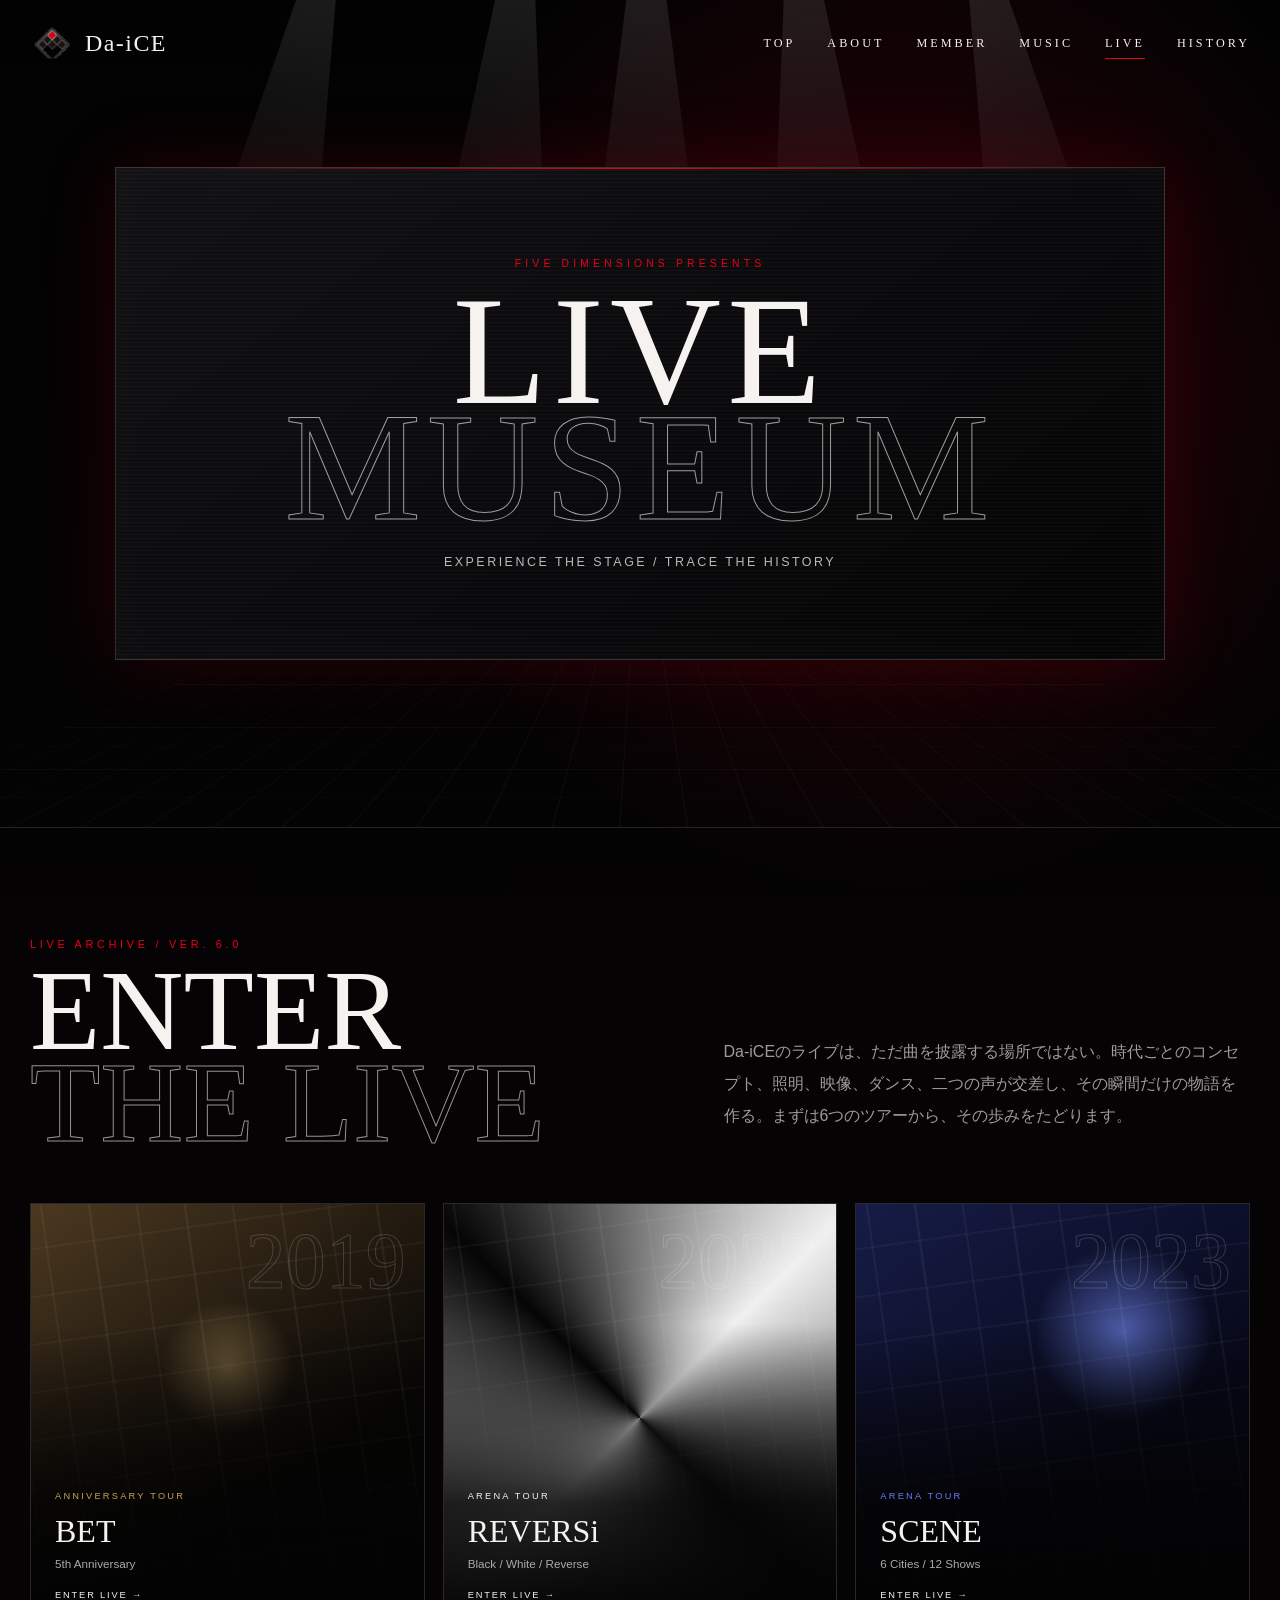
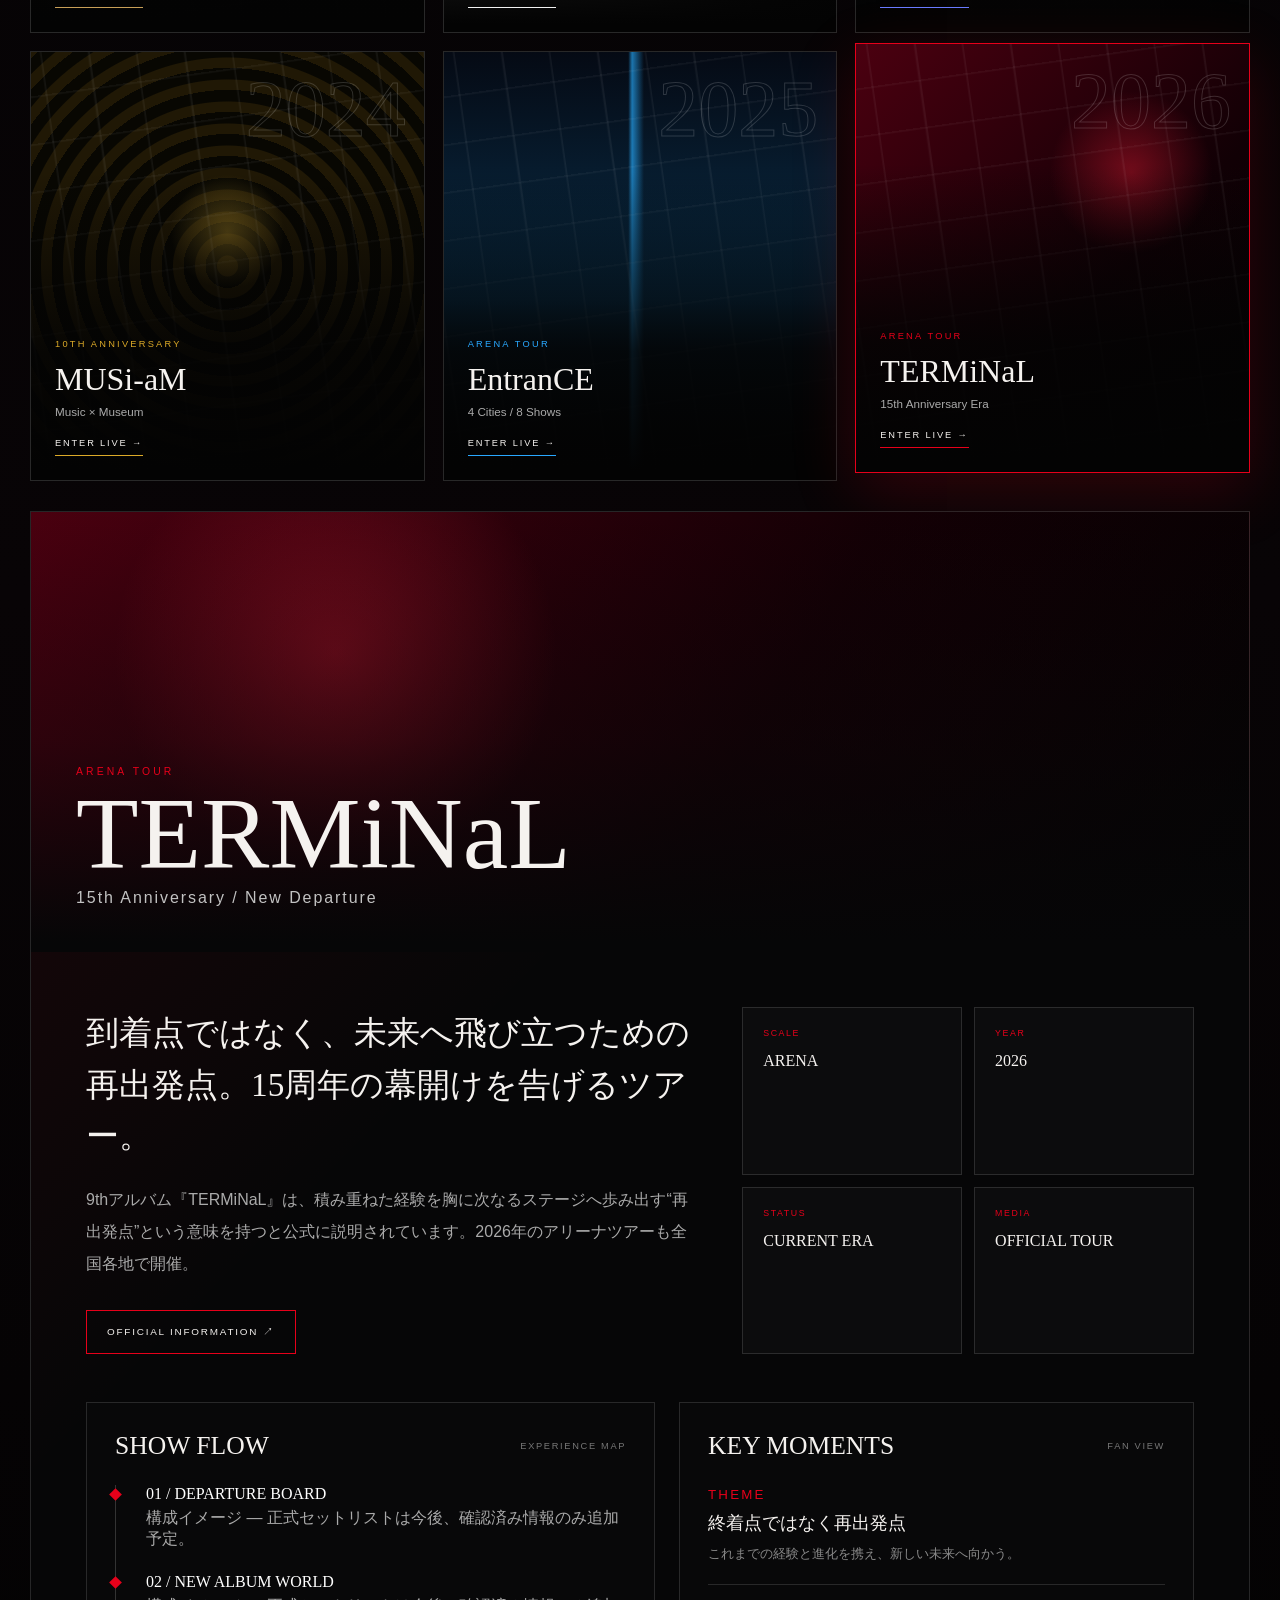
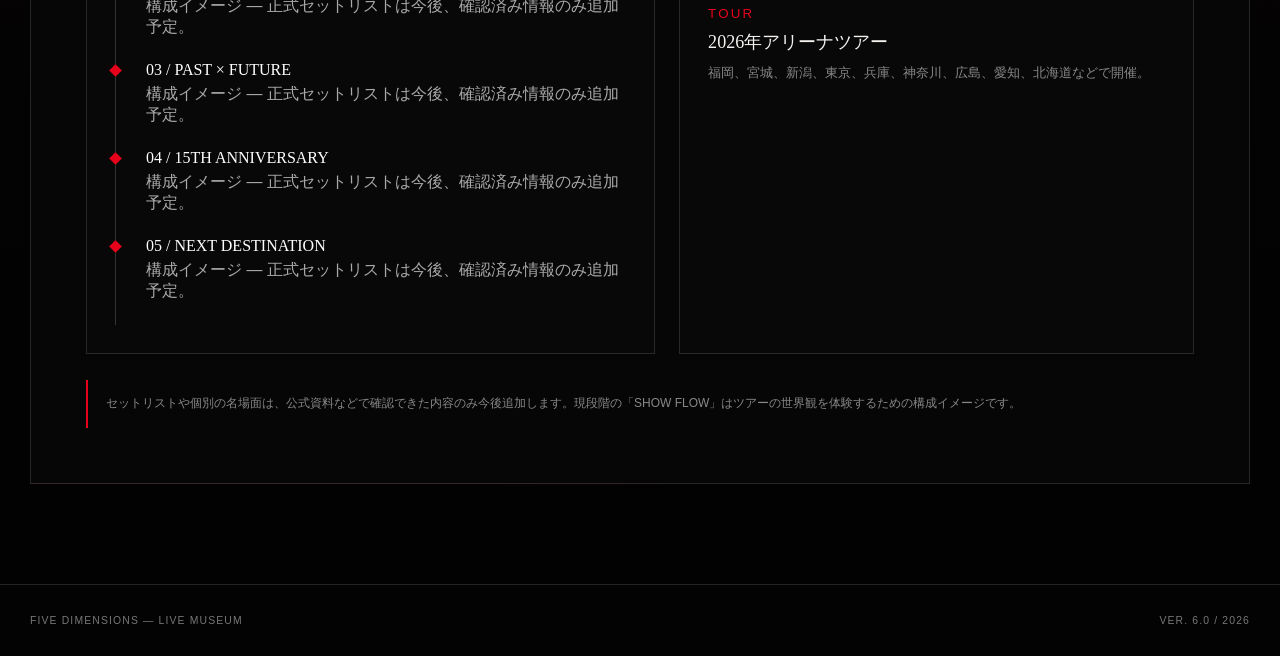
==== live/index.html @ 1aa3a67e "Add Live Museum and enhance member images" ====
<!DOCTYPE html>
<html lang="ja">
<head>
  <meta charset="UTF-8">
  <meta name="viewport" content="width=device-width, initial-scale=1.0">
  <meta name="description" content="Da-iCEのライブの歩みを体験する非公式ファンメイドLIVE MUSEUM">
  <title>LIVE MUSEUM | FIVE DIMENSIONS</title>
  <link rel="stylesheet" href="../css/base.css">
  <link rel="stylesheet" href="../css/live.css">
</head>
<body>
  <nav class="site-nav scrolled">
    <div class="container nav-inner">
      <a href="../" class="nav-brand"><img src="../assets/logos/daice-symbol.png" alt=""><span>Da-iCE</span></a>
      <div class="nav-links" id="navLinks">
        <a href="../">TOP</a><a href="../#about">ABOUT</a><a href="../members/">MEMBER</a>
        <a href="../music/">MUSIC</a><a class="active" href="./">LIVE</a><a href="../#history">HISTORY</a>
      </div>
      <button class="menu-btn" id="menuBtn" aria-label="メニュー"><span></span><span></span><span></span></button>
    </div>
  </nav>

  <main class="live-page">
    <section class="live-opening">
      <div class="opening-lights"><span class="opening-light"></span><span class="opening-light"></span><span class="opening-light"></span><span class="opening-light"></span><span class="opening-light"></span></div>
      <div class="led-screen">
        <div class="led-kicker">FIVE DIMENSIONS PRESENTS</div>
        <h1>LIVE<span>MUSEUM</span></h1>
        <div class="led-copy">EXPERIENCE THE STAGE / TRACE THE HISTORY</div>
      </div>
    </section>

    <section class="live-main">
      <div class="container">
        <header class="live-intro reveal">
          <div><div class="eyebrow">LIVE ARCHIVE / VER. 6.0</div><h2>ENTER<br><span>THE LIVE</span></h2></div>
          <p>Da-iCEのライブは、ただ曲を披露する場所ではない。時代ごとのコンセプト、照明、映像、ダンス、二つの声が交差し、その瞬間だけの物語を作る。まずは6つのツアーから、その歩みをたどります。</p>
        </header>

        <section class="tour-grid"><article class="tour-card reveal" data-tour="bet" style="--accent:#c89f57">
      <div class="tour-poster" style="--poster:radial-gradient(circle at 50% 38%,rgba(255,215,135,.32),transparent 20%),linear-gradient(145deg,#4b3820,#080705 65%)"></div><div class="tour-shade"></div>
      <div class="tour-year">2019</div>
      <div class="tour-meta"><small>ANNIVERSARY TOUR</small><h3>BET</h3><p>5th Anniversary</p><span class="enter-live">ENTER LIVE →</span></div>
    </article><article class="tour-card reveal" data-tour="reversi" style="--accent:#f1f1f1">
      <div class="tour-poster" style="--poster:conic-gradient(from 45deg,#f0f0f0,#171717,#ededed,#050505,#f0f0f0)"></div><div class="tour-shade"></div>
      <div class="tour-year">2022</div>
      <div class="tour-meta"><small>ARENA TOUR</small><h3>REVERSi</h3><p>Black / White / Reverse</p><span class="enter-live">ENTER LIVE →</span></div>
    </article><article class="tour-card reveal" data-tour="scene" style="--accent:#697aff">
      <div class="tour-poster" style="--poster:radial-gradient(circle at 68% 30%,rgba(120,145,255,.6),transparent 22%),linear-gradient(145deg,#161c46,#070819 63%)"></div><div class="tour-shade"></div>
      <div class="tour-year">2023</div>
      <div class="tour-meta"><small>ARENA TOUR</small><h3>SCENE</h3><p>6 Cities / 12 Shows</p><span class="enter-live">ENTER LIVE →</span></div>
    </article><article class="tour-card reveal" data-tour="musiam" style="--accent:#dcaa28">
      <div class="tour-poster" style="--poster:radial-gradient(circle at 50% 42%,rgba(255,205,62,.35),transparent 18%),repeating-radial-gradient(circle at 50% 50%,#201805 0 10px,#080702 11px 22px)"></div><div class="tour-shade"></div>
      <div class="tour-year">2024</div>
      <div class="tour-meta"><small>10TH ANNIVERSARY</small><h3>MUSi-aM</h3><p>Music × Museum</p><span class="enter-live">ENTER LIVE →</span></div>
    </article><article class="tour-card reveal" data-tour="entrance" style="--accent:#29a8ff">
      <div class="tour-poster" style="--poster:linear-gradient(90deg,transparent 47%,rgba(40,173,255,.65) 48%,transparent 51%),linear-gradient(#050a14,#092e49 58%,#020305)"></div><div class="tour-shade"></div>
      <div class="tour-year">2025</div>
      <div class="tour-meta"><small>ARENA TOUR</small><h3>EntranCE</h3><p>4 Cities / 8 Shows</p><span class="enter-live">ENTER LIVE →</span></div>
    </article><article class="tour-card reveal" data-tour="terminal" style="--accent:#e6001a">
      <div class="tour-poster" style="--poster:radial-gradient(circle at 70% 30%,rgba(255,30,58,.38),transparent 20%),linear-gradient(135deg,#4b0010,#110005 60%,#020202)"></div><div class="tour-shade"></div>
      <div class="tour-year">2026</div>
      <div class="tour-meta"><small>ARENA TOUR</small><h3>TERMiNaL</h3><p>15th Anniversary Era</p><span class="enter-live">ENTER LIVE →</span></div>
    </article></section>

        <section class="live-detail reveal" id="liveDetail">
          <div class="detail-hero">
            <div class="detail-heading"><small id="detailType"></small><h3 id="detailTitle"></h3><p id="detailSubtitle"></p></div>
          </div>
          <div class="detail-body">
            <div class="detail-summary">
              <div><p class="detail-story" id="detailStory"></p><p class="detail-copy" id="detailCopy"></p><a class="official-link" id="officialTour" href="#" target="_blank" rel="noopener">OFFICIAL INFORMATION ↗</a></div>
              <div class="fact-grid">
                <div class="fact-box"><small>SCALE</small><strong id="factScale"></strong></div>
                <div class="fact-box"><small>YEAR</small><strong id="factPeriod"></strong></div>
                <div class="fact-box"><small>STATUS</small><strong id="factStatus"></strong></div>
                <div class="fact-box"><small>MEDIA</small><strong id="factMedia"></strong></div>
              </div>
            </div>
            <div class="experience-grid">
              <div class="setlist-panel"><div class="panel-title"><h4>SHOW FLOW</h4><span>EXPERIENCE MAP</span></div><ol class="setlist-flow" id="setlistFlow"></ol></div>
              <div class="moments-panel"><div class="panel-title"><h4>KEY MOMENTS</h4><span>FAN VIEW</span></div><div id="momentsList"></div></div>
            </div>
            <div class="live-note">セットリストや個別の名場面は、公式資料などで確認できた内容のみ今後追加します。現段階の「SHOW FLOW」はツアーの世界観を体験するための構成イメージです。</div>
          </div>
        </section>
      </div>
    </section>
  </main>

  <footer><div class="container footer-inner"><span>FIVE DIMENSIONS — LIVE MUSEUM</span><span>VER. 6.0 / 2026</span></div></footer>
  <script src="../js/main.js"></script><script src="../js/live.js"></script>
</body>
</html>
---- css/base.css ----
:root{
  --bg:#030303;
  --panel:#0b0b0c;
  --panel-2:#111113;
  --text:#f5f2ef;
  --muted:#9f9b98;
  --line:rgba(255,255,255,.13);
  --red:#e6001a;
  --red-soft:rgba(230,0,26,.24);
  --serif:"Times New Roman","Yu Mincho","Hiragino Mincho ProN",serif;
  --sans:Inter,"Helvetica Neue","Noto Sans JP",Arial,sans-serif;
}
*{box-sizing:border-box}
html{scroll-behavior:smooth}
body{
  margin:0;
  background:var(--bg);
  color:var(--text);
  font-family:var(--sans);
  overflow-x:hidden;
}
body.lock{overflow:hidden}
a{color:inherit;text-decoration:none}
button,input{font:inherit}
button{color:inherit}
img{display:block;max-width:100%}
::selection{background:var(--red);color:#fff}
.container{width:min(1220px,calc(100% - 42px));margin:auto}
.section{padding:110px 0;position:relative}
.eyebrow{font-size:.68rem;letter-spacing:.34em;color:var(--red);text-transform:uppercase}
.section-title{
  font-family:var(--serif);
  font-size:clamp(2.8rem,7vw,6.4rem);
  font-weight:400;line-height:.9;letter-spacing:.07em;margin:15px 0 0
}
.section-head{display:flex;align-items:end;justify-content:space-between;gap:45px;margin-bottom:48px}
.lead{max-width:560px;color:var(--muted);line-height:2;font-size:.94rem}
.reveal{opacity:0;transform:translateY(34px);transition:opacity .85s,transform .85s}
.reveal.show{opacity:1;transform:none}

/* Navigation */
.site-nav{
  position:fixed;top:0;left:0;right:0;z-index:100;
  border-bottom:1px solid transparent;transition:.3s;
}
.site-nav.scrolled{
  background:rgba(2,2,2,.9);backdrop-filter:blur(15px);
  border-color:var(--line);
}
.nav-inner{height:86px;display:flex;align-items:center;justify-content:space-between}
.nav-brand{display:flex;align-items:center;gap:12px}
.nav-brand img{width:43px;height:43px;object-fit:contain}
.nav-brand span{font-family:var(--serif);font-size:1.5rem;letter-spacing:.06em}
.nav-links{display:flex;align-items:center;gap:32px}
.nav-links a{
  font-family:var(--serif);font-size:.76rem;letter-spacing:.25em;
  position:relative;padding:8px 0;
}
.nav-links a::after{
  content:"";position:absolute;left:0;bottom:0;width:0;height:1px;
  background:var(--red);transition:.25s;
}
.nav-links a:hover::after,.nav-links a.active::after{width:100%}
.menu-btn{display:none;background:none;border:0;width:40px;height:40px;position:relative;cursor:pointer}
.menu-btn span{position:absolute;left:7px;width:26px;height:1px;background:#fff;transition:.3s}
.menu-btn span:nth-child(1){top:13px}.menu-btn span:nth-child(2){top:20px}.menu-btn span:nth-child(3){top:27px}
.menu-btn.open span:nth-child(1){transform:translateY(7px) rotate(45deg)}
.menu-btn.open span:nth-child(2){opacity:0}
.menu-btn.open span:nth-child(3){transform:translateY(-7px) rotate(-45deg)}

footer{padding:30px 0;border-top:1px solid var(--line);font-size:.65rem;color:#777;letter-spacing:.11em}
.footer-inner{display:flex;justify-content:space-between;gap:20px}

@media(max-width:820px){
  .section-head{align-items:flex-start;flex-direction:column}
}
@media(max-width:720px){
  .container{width:min(100% - 24px,1220px)}
  .section{padding:84px 0}
  .nav-links{
    position:fixed;inset:86px 0 auto 0;background:rgba(2,2,2,.98);
    border-bottom:1px solid var(--line);display:flex;flex-direction:column;
    gap:0;transform:translateY(-130%);transition:.35s;
  }
  .nav-links.open{transform:none}
  .nav-links a{width:100%;padding:22px;text-align:center;border-top:1px solid var(--line)}
  .menu-btn{display:block}
  .footer-inner{flex-direction:column}
}
---- css/live.css ----
.live-page{
  --live-accent:#e6001a;
  min-height:100svh;
  padding:0 0 100px;
  background:
    radial-gradient(circle at 70% 10%,color-mix(in srgb,var(--live-accent) 18%,transparent),transparent 32rem),
    linear-gradient(#020203,#080406 58%,#020202);
}
.live-opening{
  min-height:92svh;
  position:relative;
  display:grid;
  place-items:center;
  overflow:hidden;
  border-bottom:1px solid var(--line);
}
.live-opening::before{
  content:"";
  position:absolute;inset:0;
  background:
    linear-gradient(rgba(255,255,255,.035) 1px,transparent 1px),
    linear-gradient(90deg,rgba(255,255,255,.035) 1px,transparent 1px);
  background-size:52px 52px;
  transform:perspective(500px) rotateX(57deg) scale(1.3);
  transform-origin:center bottom;
  mask-image:linear-gradient(to bottom,transparent,#000 40%,#000);
}
.led-screen{
  position:relative;z-index:3;
  width:min(1050px,86vw);
  padding:clamp(45px,8vw,90px) 28px;
  text-align:center;
  border:1px solid rgba(255,255,255,.16);
  background:
    repeating-linear-gradient(0deg,rgba(255,255,255,.026) 0 1px,transparent 1px 4px),
    linear-gradient(145deg,#111114,#040405);
  box-shadow:0 0 70px rgba(230,0,26,.16),inset 0 0 65px rgba(255,255,255,.025);
}
.led-screen::before{
  content:"";position:absolute;inset:-1px;
  background:linear-gradient(90deg,transparent,var(--live-accent),transparent);
  height:1px;top:0;
  animation:scanline 3.5s ease-in-out infinite;
}
@keyframes scanline{50%{transform:translateY(min(330px,38vw));opacity:.25}}
.led-kicker{color:var(--live-accent);font-size:.65rem;letter-spacing:.4em}
.led-screen h1{
  margin:25px 0 12px;
  font-family:var(--serif);
  font-size:clamp(4.2rem,12vw,10.8rem);
  line-height:.75;font-weight:400;letter-spacing:.04em;
}
.led-screen h1 span{display:block;color:transparent;-webkit-text-stroke:1px rgba(255,255,255,.6)}
.led-copy{color:#bcb8b5;letter-spacing:.2em;font-size:.78rem;margin-top:30px}
.opening-lights{position:absolute;inset:0;pointer-events:none}
.opening-light{
  position:absolute;top:-10%;width:15%;height:82%;
  background:linear-gradient(to bottom,rgba(255,255,255,.28),rgba(255,255,255,.035) 45%,transparent);
  clip-path:polygon(45% 0,55% 0,100% 100%,0 100%);
  filter:blur(5px);opacity:.48;
}
.opening-light:nth-child(1){left:13%;transform:rotate(12deg)}
.opening-light:nth-child(2){left:31%;transform:rotate(5deg)}
.opening-light:nth-child(3){left:43%}
.opening-light:nth-child(4){left:57%;transform:rotate(-5deg)}
.opening-light:nth-child(5){left:74%;transform:rotate(-12deg)}
.live-main{padding-top:110px}
.live-intro{
  display:grid;grid-template-columns:1.1fr .9fr;gap:50px;align-items:end;margin-bottom:55px;
}
.live-intro h2{
  margin:14px 0 0;font-family:var(--serif);
  font-size:clamp(3.8rem,9vw,8.3rem);font-weight:400;line-height:.8;
}
.live-intro h2 span{display:block;color:transparent;-webkit-text-stroke:1px rgba(255,255,255,.58)}
.live-intro p{color:var(--muted);line-height:2}
.tour-grid{
  display:grid;grid-template-columns:repeat(3,1fr);gap:18px;
}
.tour-card{
  --accent:#e6001a;
  min-height:430px;position:relative;overflow:hidden;
  border:1px solid var(--line);background:#080808;
  cursor:pointer;transition:.38s;
}
.tour-card:hover,.tour-card.active{
  transform:translateY(-8px);
  border-color:var(--accent);
  box-shadow:0 18px 60px color-mix(in srgb,var(--accent) 18%,transparent);
}
.tour-poster{position:absolute;inset:0;background:var(--poster);transition:.5s}
.tour-poster::before{
  content:"";position:absolute;inset:-20%;
  background:
    repeating-linear-gradient(90deg,transparent 0 36px,rgba(255,255,255,.055) 37px 38px),
    repeating-linear-gradient(0deg,transparent 0 36px,rgba(255,255,255,.04) 37px 38px);
  transform:rotate(-8deg) scale(1.25);
}
.tour-card:hover .tour-poster{transform:scale(1.055)}
.tour-shade{position:absolute;inset:0;background:linear-gradient(to top,#030303 2%,rgba(3,3,3,.86) 30%,transparent 72%)}
.tour-year{
  position:absolute;right:18px;top:12px;
  font-family:var(--serif);font-size:5rem;color:transparent;
  -webkit-text-stroke:1px rgba(255,255,255,.16);
}
.tour-meta{position:absolute;left:24px;right:24px;bottom:24px;z-index:2}
.tour-meta small{color:var(--accent);font-size:.58rem;letter-spacing:.24em}
.tour-meta h3{font-family:var(--serif);font-size:2rem;font-weight:400;margin:10px 0 5px}
.tour-meta p{color:#aaa;font-size:.73rem;line-height:1.6;margin:0}
.enter-live{
  display:inline-block;margin-top:17px;padding-bottom:7px;border-bottom:1px solid var(--accent);
  font-size:.58rem;letter-spacing:.2em;
}
.live-detail{
  --accent:#e6001a;
  margin-top:30px;
  border:1px solid var(--line);
  background:
    linear-gradient(135deg,color-mix(in srgb,var(--accent) 10%,transparent),transparent 35%),
    #060607;
  overflow:hidden;
}
.detail-hero{
  min-height:440px;position:relative;display:flex;align-items:flex-end;padding:45px;
  background:var(--detail-poster);
}
.detail-hero::after{content:"";position:absolute;inset:0;background:linear-gradient(to top,#060607 2%,rgba(6,6,7,.45) 48%,rgba(0,0,0,.15))}
.detail-heading{position:relative;z-index:2}
.detail-heading small{color:var(--accent);font-size:.65rem;letter-spacing:.3em}
.detail-heading h3{font-family:var(--serif);font-size:clamp(3rem,8vw,7.2rem);font-weight:400;line-height:.82;margin:13px 0}
.detail-heading p{margin:0;color:#c2c2c2;letter-spacing:.12em}
.detail-body{padding:55px}
.detail-summary{display:grid;grid-template-columns:1.15fr .85fr;gap:45px}
.detail-story{font-family:var(--serif);font-size:clamp(1.35rem,2.6vw,2.25rem);line-height:1.55;margin:0}
.detail-copy{color:#aaa;line-height:2;margin:22px 0 0}
.fact-grid{display:grid;grid-template-columns:repeat(2,1fr);gap:12px}
.fact-box{border:1px solid var(--line);padding:20px;background:rgba(255,255,255,.025)}
.fact-box small{display:block;color:var(--accent);font-size:.55rem;letter-spacing:.18em;margin-bottom:11px}
.fact-box strong{font-family:var(--serif);font-weight:400;line-height:1.55}
.experience-grid{display:grid;grid-template-columns:1.05fr .95fr;gap:24px;margin-top:48px}
.setlist-panel,.moments-panel{border:1px solid var(--line);padding:28px;background:#080809}
.panel-title{display:flex;justify-content:space-between;align-items:center;gap:20px;margin-bottom:24px}
.panel-title h4{font-family:var(--serif);font-size:1.6rem;font-weight:400;margin:0}
.panel-title span{color:#777;font-size:.58rem;letter-spacing:.18em}
.setlist-flow{list-style:none;padding:0;margin:0;border-left:1px solid #333}
.setlist-flow li{position:relative;padding:0 0 23px 30px;color:#aaa}
.setlist-flow li::before{content:"";position:absolute;left:-5px;top:5px;width:9px;height:9px;background:var(--accent);transform:rotate(45deg)}
.setlist-flow strong{display:block;color:#fff;font-family:var(--serif);font-weight:400;margin-bottom:5px}
.moment{border-top:1px solid var(--line);padding:19px 0}
.moment:first-of-type{border-top:0;padding-top:0}
.moment small{color:var(--accent);letter-spacing:.16em}
.moment h5{font-family:var(--serif);font-size:1.13rem;font-weight:400;margin:8px 0}
.moment p{color:#888;line-height:1.75;font-size:.8rem;margin:0}
.official-link{
  display:inline-flex;margin-top:30px;padding:14px 20px;
  border:1px solid var(--accent);font-size:.62rem;letter-spacing:.18em;transition:.25s;
}
.official-link:hover{background:var(--accent)}
.live-note{
  margin-top:26px;border-left:2px solid var(--red);padding:13px 18px;color:#888;font-size:.75rem;line-height:1.8;
}
@media(max-width:1000px){
  .tour-grid{grid-template-columns:repeat(2,1fr)}
  .live-intro,.detail-summary,.experience-grid{grid-template-columns:1fr}
}
@media(max-width:650px){
  .tour-grid{grid-template-columns:1fr}
  .detail-hero{min-height:360px;padding:27px}
  .detail-body{padding:32px 22px}
  .fact-grid{grid-template-columns:1fr}
  .led-screen{width:92vw}
}
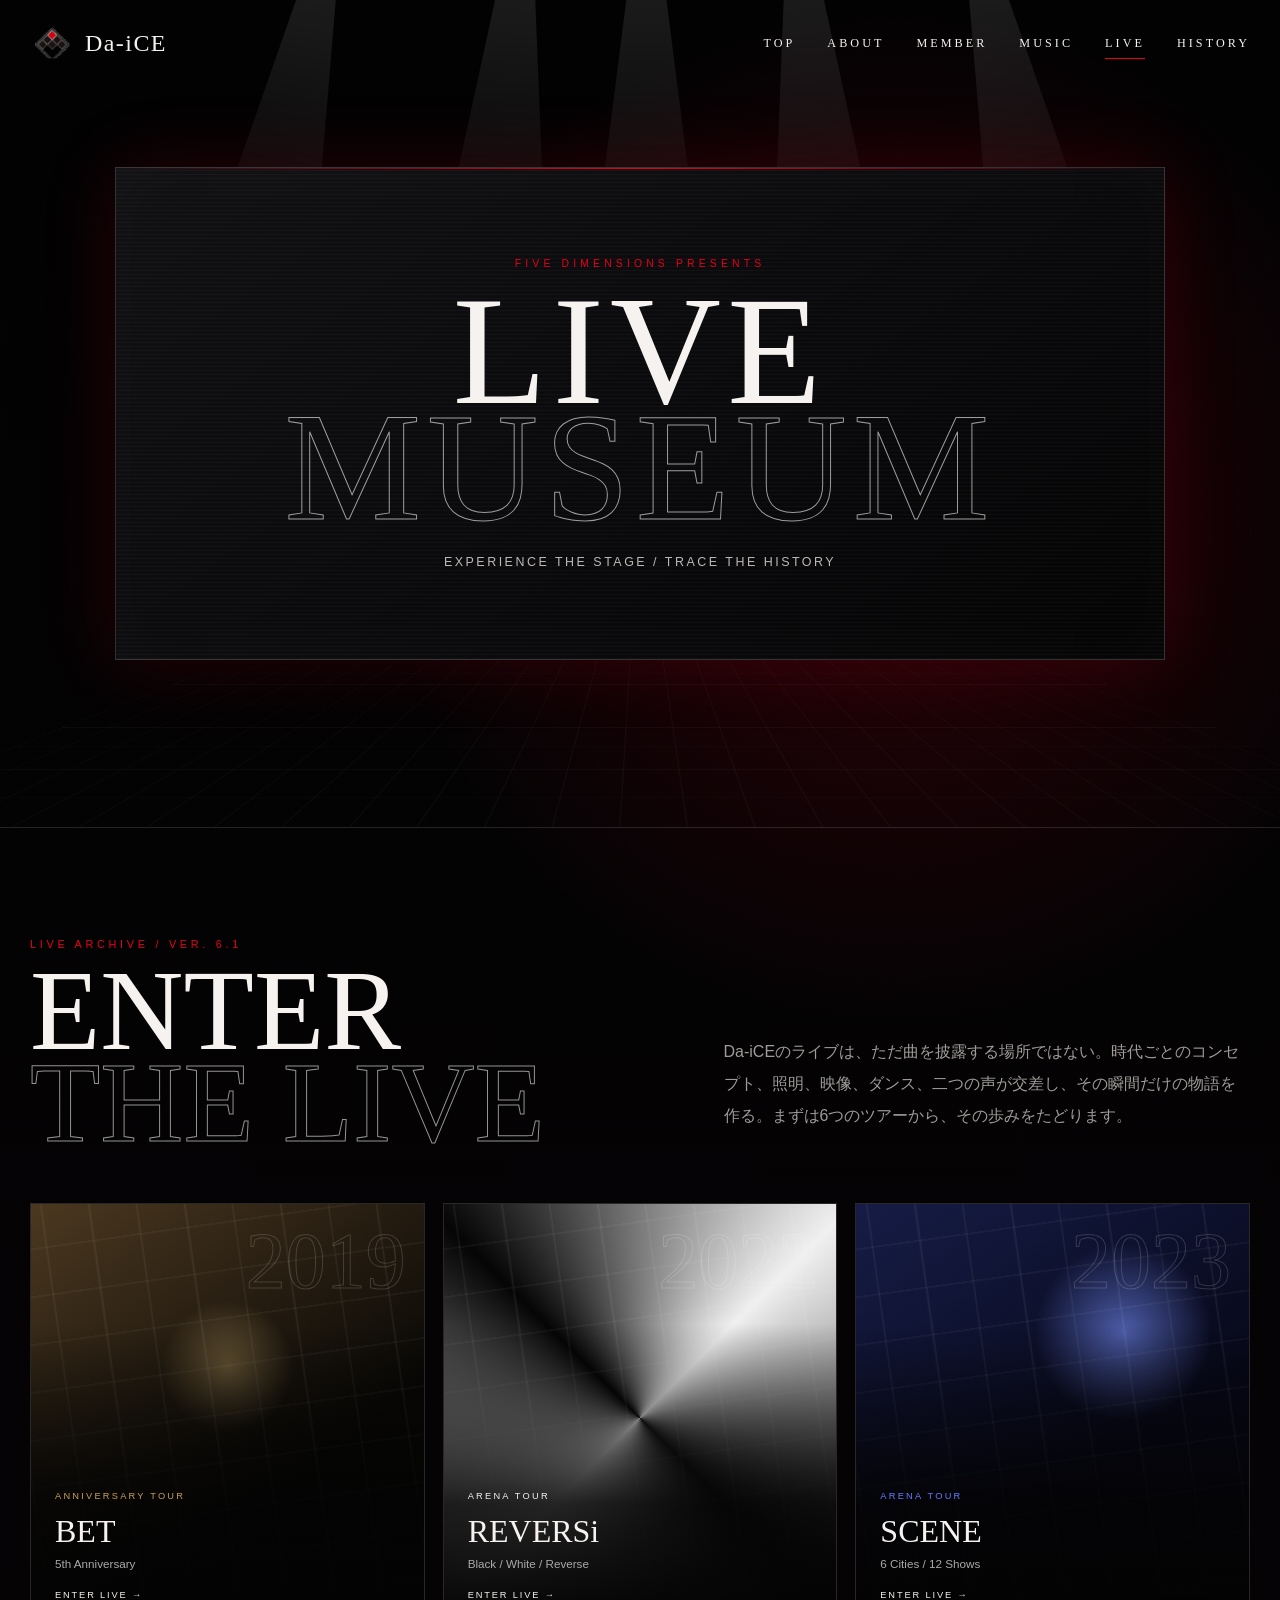
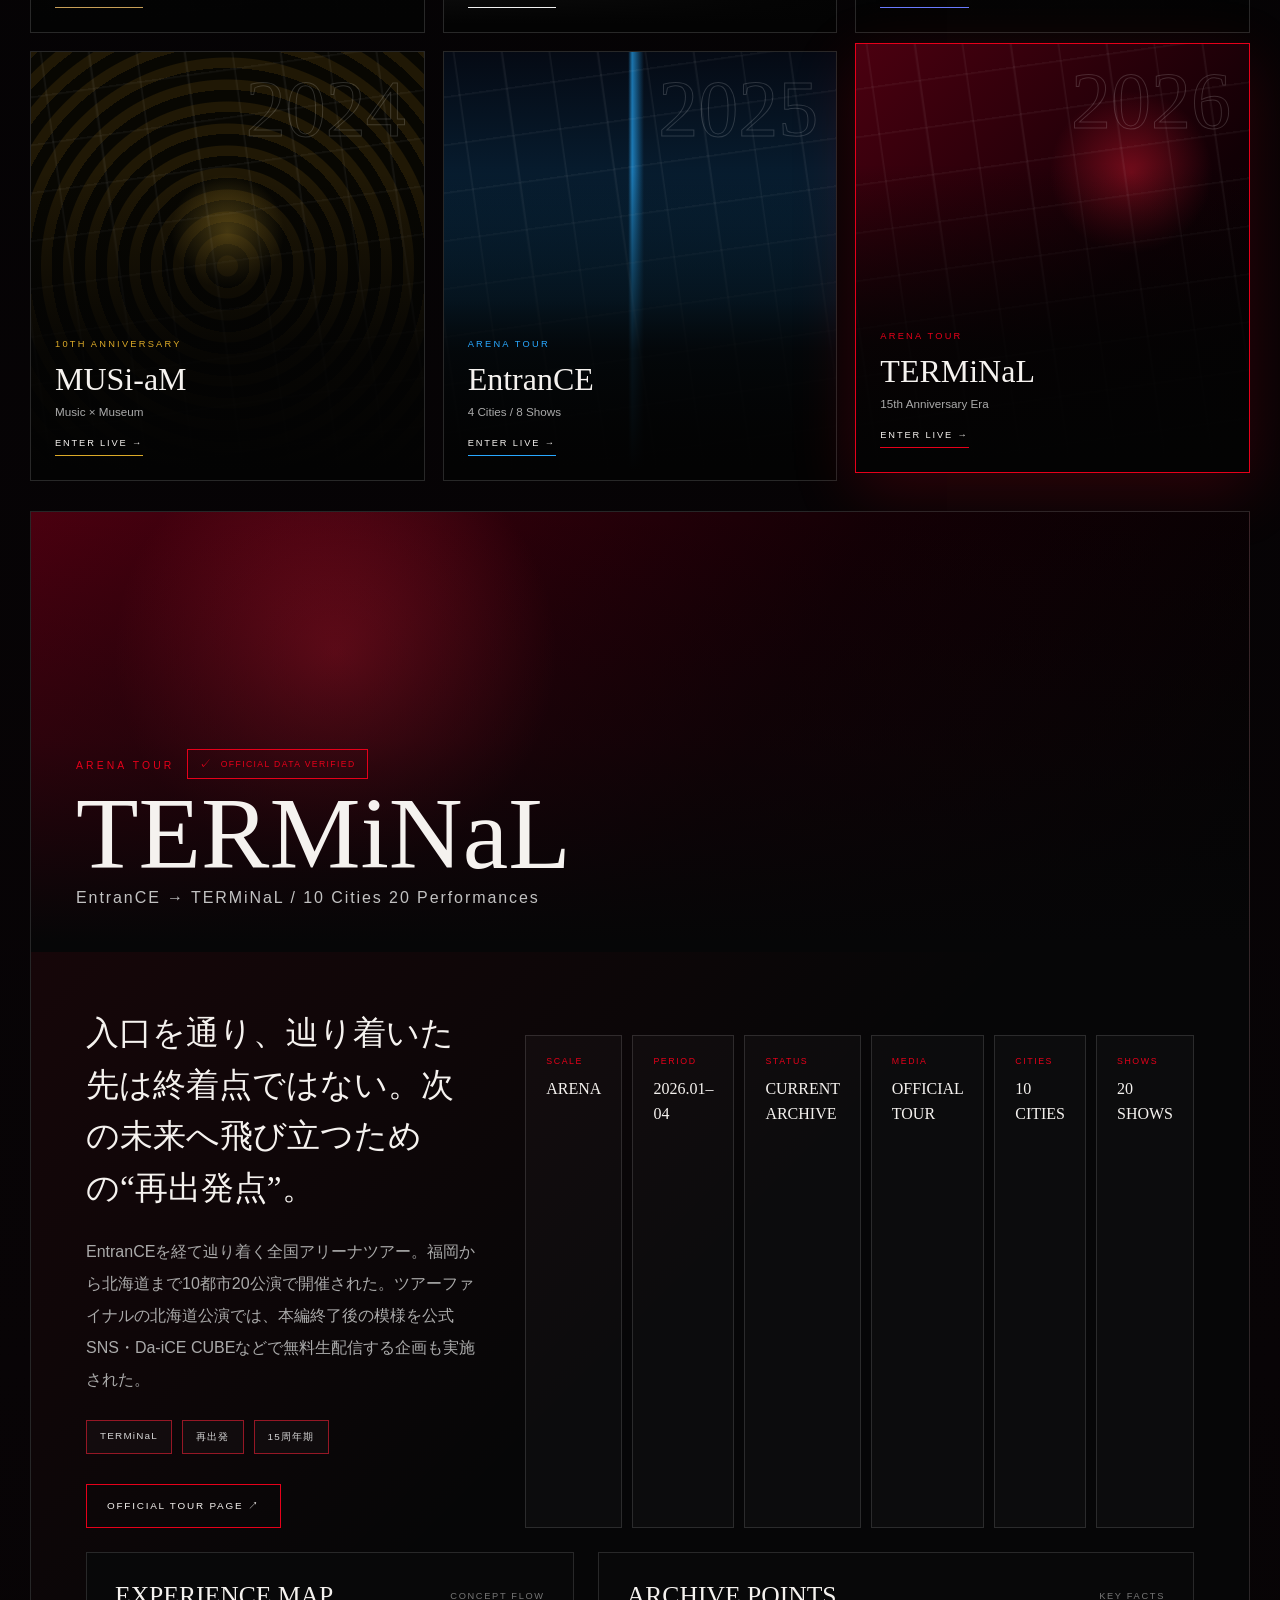
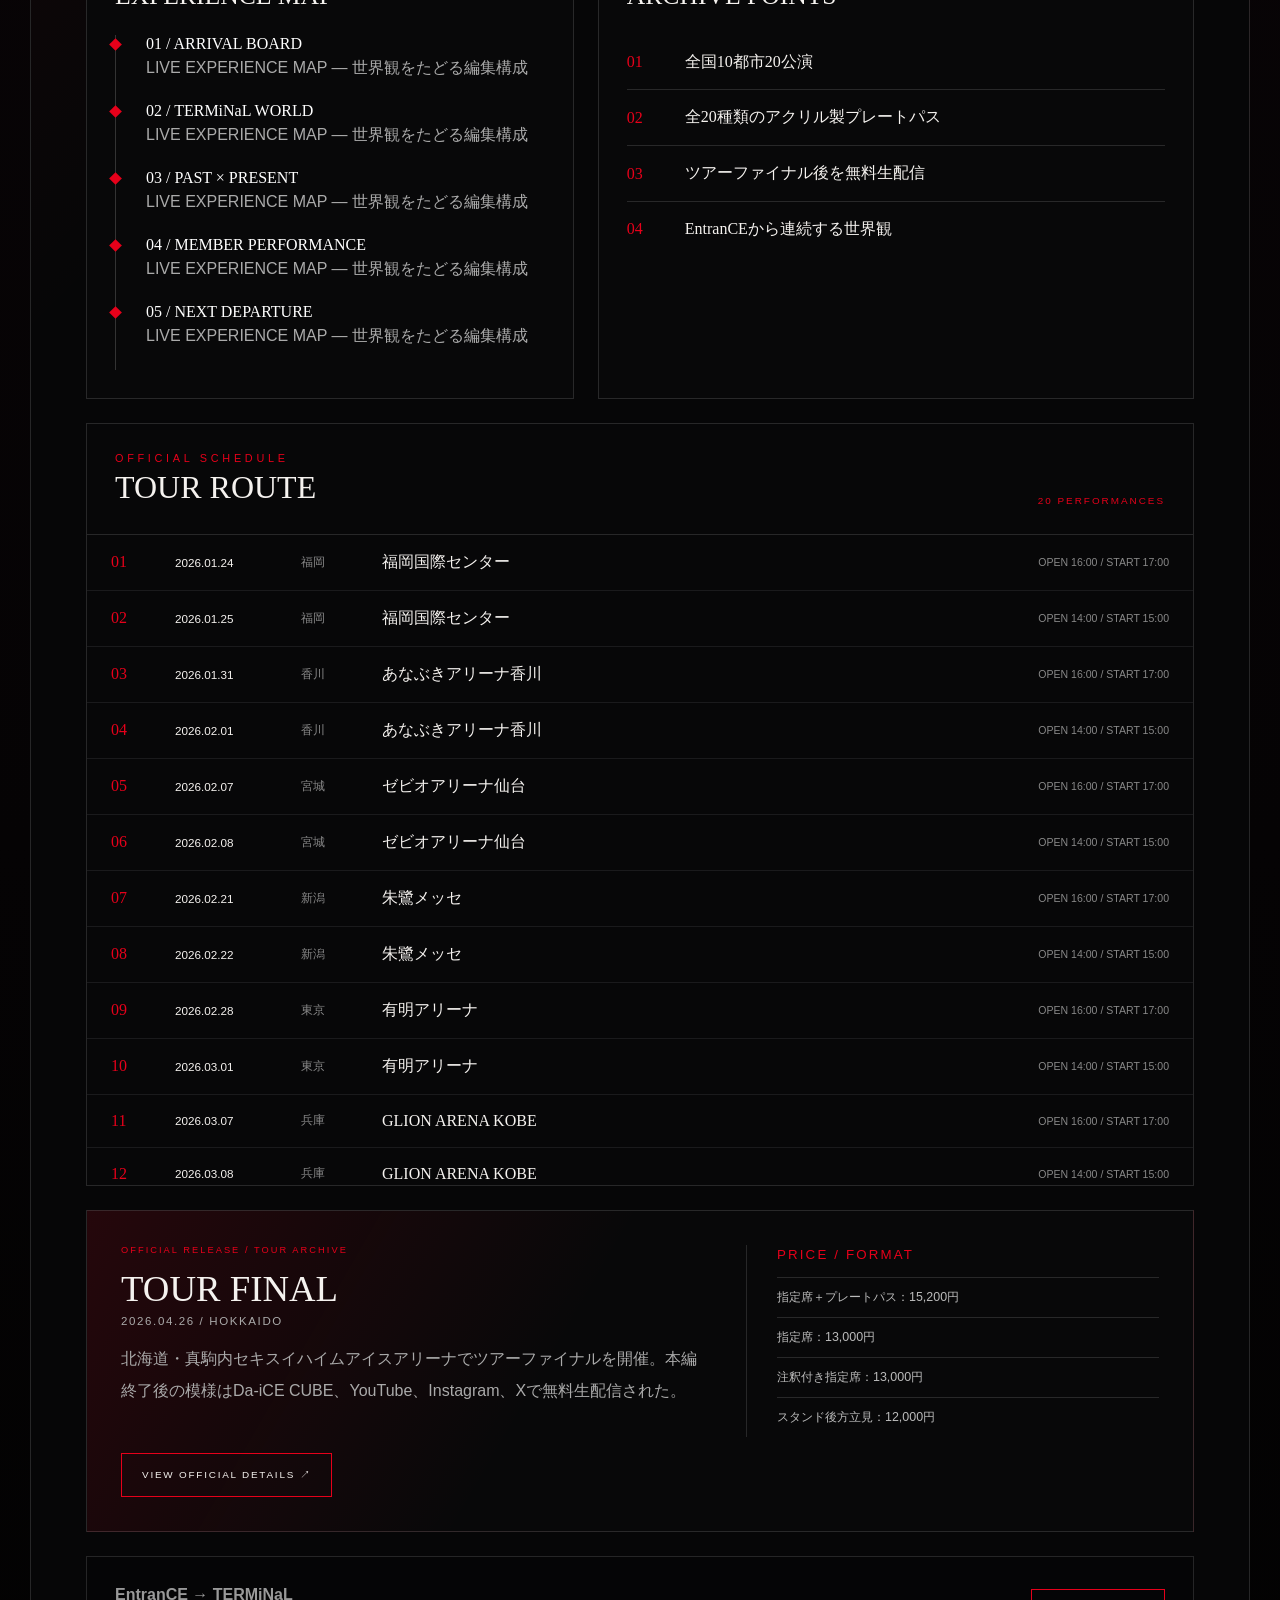
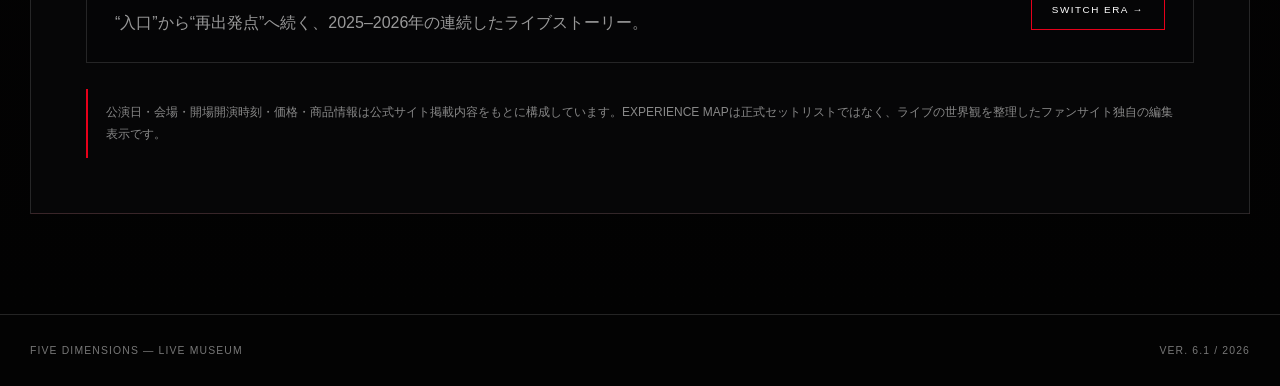
==== commit 09e582e3: "Deepen Live Museum with official tour data" ====
--- a/live/index.html
+++ b/live/index.html
@@ -33,7 +33,7 @@
     <section class="live-main">
       <div class="container">
         <header class="live-intro reveal">
-          <div><div class="eyebrow">LIVE ARCHIVE / VER. 6.0</div><h2>ENTER<br><span>THE LIVE</span></h2></div>
+          <div><div class="eyebrow">LIVE ARCHIVE / VER. 6.1</div><h2>ENTER<br><span>THE LIVE</span></h2></div>
           <p>Da-iCEのライブは、ただ曲を披露する場所ではない。時代ごとのコンセプト、照明、映像、ダンス、二つの声が交差し、その瞬間だけの物語を作る。まずは6つのツアーから、その歩みをたどります。</p>
         </header>
 
@@ -64,31 +64,21 @@
     </article></section>
 
         <section class="live-detail reveal" id="liveDetail">
-          <div class="detail-hero">
-            <div class="detail-heading"><small id="detailType"></small><h3 id="detailTitle"></h3><p id="detailSubtitle"></p></div>
-          </div>
-          <div class="detail-body">
-            <div class="detail-summary">
-              <div><p class="detail-story" id="detailStory"></p><p class="detail-copy" id="detailCopy"></p><a class="official-link" id="officialTour" href="#" target="_blank" rel="noopener">OFFICIAL INFORMATION ↗</a></div>
-              <div class="fact-grid">
-                <div class="fact-box"><small>SCALE</small><strong id="factScale"></strong></div>
-                <div class="fact-box"><small>YEAR</small><strong id="factPeriod"></strong></div>
-                <div class="fact-box"><small>STATUS</small><strong id="factStatus"></strong></div>
-                <div class="fact-box"><small>MEDIA</small><strong id="factMedia"></strong></div>
-              </div>
-            </div>
-            <div class="experience-grid">
-              <div class="setlist-panel"><div class="panel-title"><h4>SHOW FLOW</h4><span>EXPERIENCE MAP</span></div><ol class="setlist-flow" id="setlistFlow"></ol></div>
-              <div class="moments-panel"><div class="panel-title"><h4>KEY MOMENTS</h4><span>FAN VIEW</span></div><div id="momentsList"></div></div>
-            </div>
-            <div class="live-note">セットリストや個別の名場面は、公式資料などで確認できた内容のみ今後追加します。現段階の「SHOW FLOW」はツアーの世界観を体験するための構成イメージです。</div>
-          </div>
-        </section>
+<div class="detail-hero"><div class="detail-heading"><small id="detailType"></small><span class="verified-badge" id="verifiedBadge">OFFICIAL DATA VERIFIED</span><h3 id="detailTitle"></h3><p id="detailSubtitle"></p></div></div>
+<div class="detail-body">
+<div class="detail-summary"><div><p class="detail-story" id="detailStory"></p><p class="detail-copy" id="detailCopy"></p><div class="concept-tags" id="conceptTags"></div><a class="official-link" id="officialTour" href="#" target="_blank" rel="noopener">OFFICIAL TOUR PAGE ↗</a></div>
+<div class="detail-stats"><div class="fact-box"><small>SCALE</small><strong id="factScale"></strong></div><div class="fact-box"><small>PERIOD</small><strong id="factPeriod"></strong></div><div class="fact-box"><small>STATUS</small><strong id="factStatus"></strong></div><div class="fact-box"><small>MEDIA</small><strong id="factMedia"></strong></div><div class="fact-box"><small>CITIES</small><strong id="factCities"></strong></div><div class="fact-box"><small>SHOWS</small><strong id="factShows"></strong></div></div></div>
+<div class="deep-grid"><div class="setlist-panel"><div class="panel-title"><h4>EXPERIENCE MAP</h4><span>CONCEPT FLOW</span></div><ol class="setlist-flow" id="setlistFlow"></ol></div><div class="archive-panel"><div class="panel-title"><h4>ARCHIVE POINTS</h4><span>KEY FACTS</span></div><ul class="highlight-list" id="highlightList"></ul></div></div>
+<section class="schedule-panel" id="schedulePanel"><div class="schedule-header"><div><div class="eyebrow">OFFICIAL SCHEDULE</div><h4>TOUR ROUTE</h4></div><span id="scheduleCount"></span></div><div class="schedule-list" id="scheduleList"></div></section>
+<section class="release-panel" id="releasePanel"><div class="release-grid"><div><div class="release-kicker">OFFICIAL RELEASE / TOUR ARCHIVE</div><h4 id="releaseTitle"></h4><div class="release-date" id="releaseDate"></div><p id="releaseCopy"></p><a class="official-link" id="releaseLink" href="#" target="_blank" rel="noopener">VIEW OFFICIAL DETAILS ↗</a></div><div class="price-panel" id="pricePanel"><small>PRICE / FORMAT</small><ul class="price-list" id="priceList"></ul></div></div></section>
+<div class="era-bridge"><p><strong>EntranCE → TERMiNaL</strong><br>“入口”から“再出発点”へ続く、2025–2026年の連続したライブストーリー。</p><button id="nextEraBtn">SWITCH ERA →</button></div>
+<div class="live-note">公演日・会場・開場開演時刻・価格・商品情報は公式サイト掲載内容をもとに構成しています。EXPERIENCE MAPは正式セットリストではなく、ライブの世界観を整理したファンサイト独自の編集表示です。</div>
+</div></section>
       </div>
     </section>
   </main>
 
-  <footer><div class="container footer-inner"><span>FIVE DIMENSIONS — LIVE MUSEUM</span><span>VER. 6.0 / 2026</span></div></footer>
+  <footer><div class="container footer-inner"><span>FIVE DIMENSIONS — LIVE MUSEUM</span><span>VER. 6.1 / 2026</span></div></footer>
   <script src="../js/main.js"></script><script src="../js/live.js"></script>
 </body>
 </html>
--- a/css/live.css
+++ b/css/live.css
@@ -171,3 +171,33 @@
   .fact-grid{grid-template-columns:1fr}
   .led-screen{width:92vw}
 }
+
+.verified-badge{display:inline-flex;align-items:center;gap:8px;margin-left:13px;padding:7px 11px;border:1px solid var(--accent);color:var(--accent);font-size:.54rem;letter-spacing:.16em;vertical-align:middle}
+.verified-badge::before{content:"✓";font-size:.75rem}
+.detail-stats{display:grid;grid-template-columns:repeat(6,1fr);gap:10px;margin-top:28px}
+.detail-stats .fact-box{min-height:105px}
+.concept-tags{display:flex;flex-wrap:wrap;gap:10px;margin-top:24px}
+.concept-tags span{padding:9px 13px;border:1px solid color-mix(in srgb,var(--accent) 55%,#333);color:#d5d5d5;font-size:.62rem;letter-spacing:.12em;background:rgba(255,255,255,.025)}
+.deep-grid{display:grid;grid-template-columns:.9fr 1.1fr;gap:24px;margin-top:24px}
+.archive-panel{border:1px solid var(--line);padding:28px;background:#080809}
+.highlight-list{list-style:none;padding:0;margin:0}
+.highlight-list li{display:grid;grid-template-columns:44px 1fr;gap:14px;align-items:center;padding:15px 0;border-top:1px solid var(--line)}
+.highlight-list li:first-child{border-top:0}.highlight-list span{color:var(--accent);font-family:var(--serif)}
+.highlight-list strong{font-family:var(--serif);font-weight:400;line-height:1.55}
+.schedule-panel{margin-top:24px;border:1px solid var(--line);background:#070708}
+.schedule-header{display:flex;justify-content:space-between;align-items:end;gap:20px;padding:28px;border-bottom:1px solid var(--line)}
+.schedule-header h4{margin:5px 0 0;font-family:var(--serif);font-size:2rem;font-weight:400}.schedule-header span{color:var(--accent);font-size:.62rem;letter-spacing:.2em}
+.schedule-list{max-height:650px;overflow:auto}
+.schedule-row{display:grid;grid-template-columns:48px 110px 65px minmax(180px,1fr) 190px;gap:16px;align-items:center;padding:17px 24px;border-bottom:1px solid #1a1a1c;transition:.2s}
+.schedule-row:hover{background:color-mix(in srgb,var(--accent) 7%,transparent)}.schedule-no{color:var(--accent);font-family:var(--serif)}
+.schedule-row time{font-size:.73rem}.schedule-area{color:#888;font-size:.72rem}.schedule-row strong{font-family:var(--serif);font-weight:400}.schedule-time{font-size:.66rem;color:#888;text-align:right}
+.release-panel{margin-top:24px;padding:34px;border:1px solid var(--line);background:linear-gradient(120deg,color-mix(in srgb,var(--accent) 13%,transparent),transparent 43%),#080809}
+.release-grid{display:grid;grid-template-columns:1fr .7fr;gap:35px;align-items:start}.release-kicker{color:var(--accent);font-size:.58rem;letter-spacing:.22em}
+.release-panel h4{font-family:var(--serif);font-size:2.3rem;font-weight:400;margin:12px 0 5px}.release-date{color:#aaa;letter-spacing:.14em;font-size:.72rem}.release-panel p{color:#aaa;line-height:2}
+.price-panel{border-left:1px solid var(--line);padding-left:30px}.price-panel small{color:var(--accent);letter-spacing:.16em}.price-list{list-style:none;padding:0;margin:14px 0 0}
+.price-list li{padding:11px 0;border-top:1px solid var(--line);color:#bbb;font-size:.78rem}
+.era-bridge{display:flex;justify-content:space-between;gap:25px;align-items:center;margin-top:24px;padding:24px 28px;border:1px solid var(--line);background:#050506}
+.era-bridge p{margin:0;color:#999;line-height:1.8}.era-bridge button{border:1px solid var(--accent);background:transparent;color:#fff;padding:14px 20px;letter-spacing:.15em;font-size:.62rem;cursor:pointer;white-space:nowrap}
+.era-bridge button:hover{background:var(--accent)}
+@media(max-width:1050px){.detail-stats{grid-template-columns:repeat(3,1fr)}.deep-grid,.release-grid{grid-template-columns:1fr}.price-panel{border-left:0;border-top:1px solid var(--line);padding:25px 0 0}}
+@media(max-width:750px){.detail-stats{grid-template-columns:repeat(2,1fr)}.schedule-row{grid-template-columns:36px 1fr 58px}.schedule-row strong{grid-column:2/4}.schedule-time{grid-column:2/4;text-align:left}.era-bridge{align-items:flex-start;flex-direction:column}}
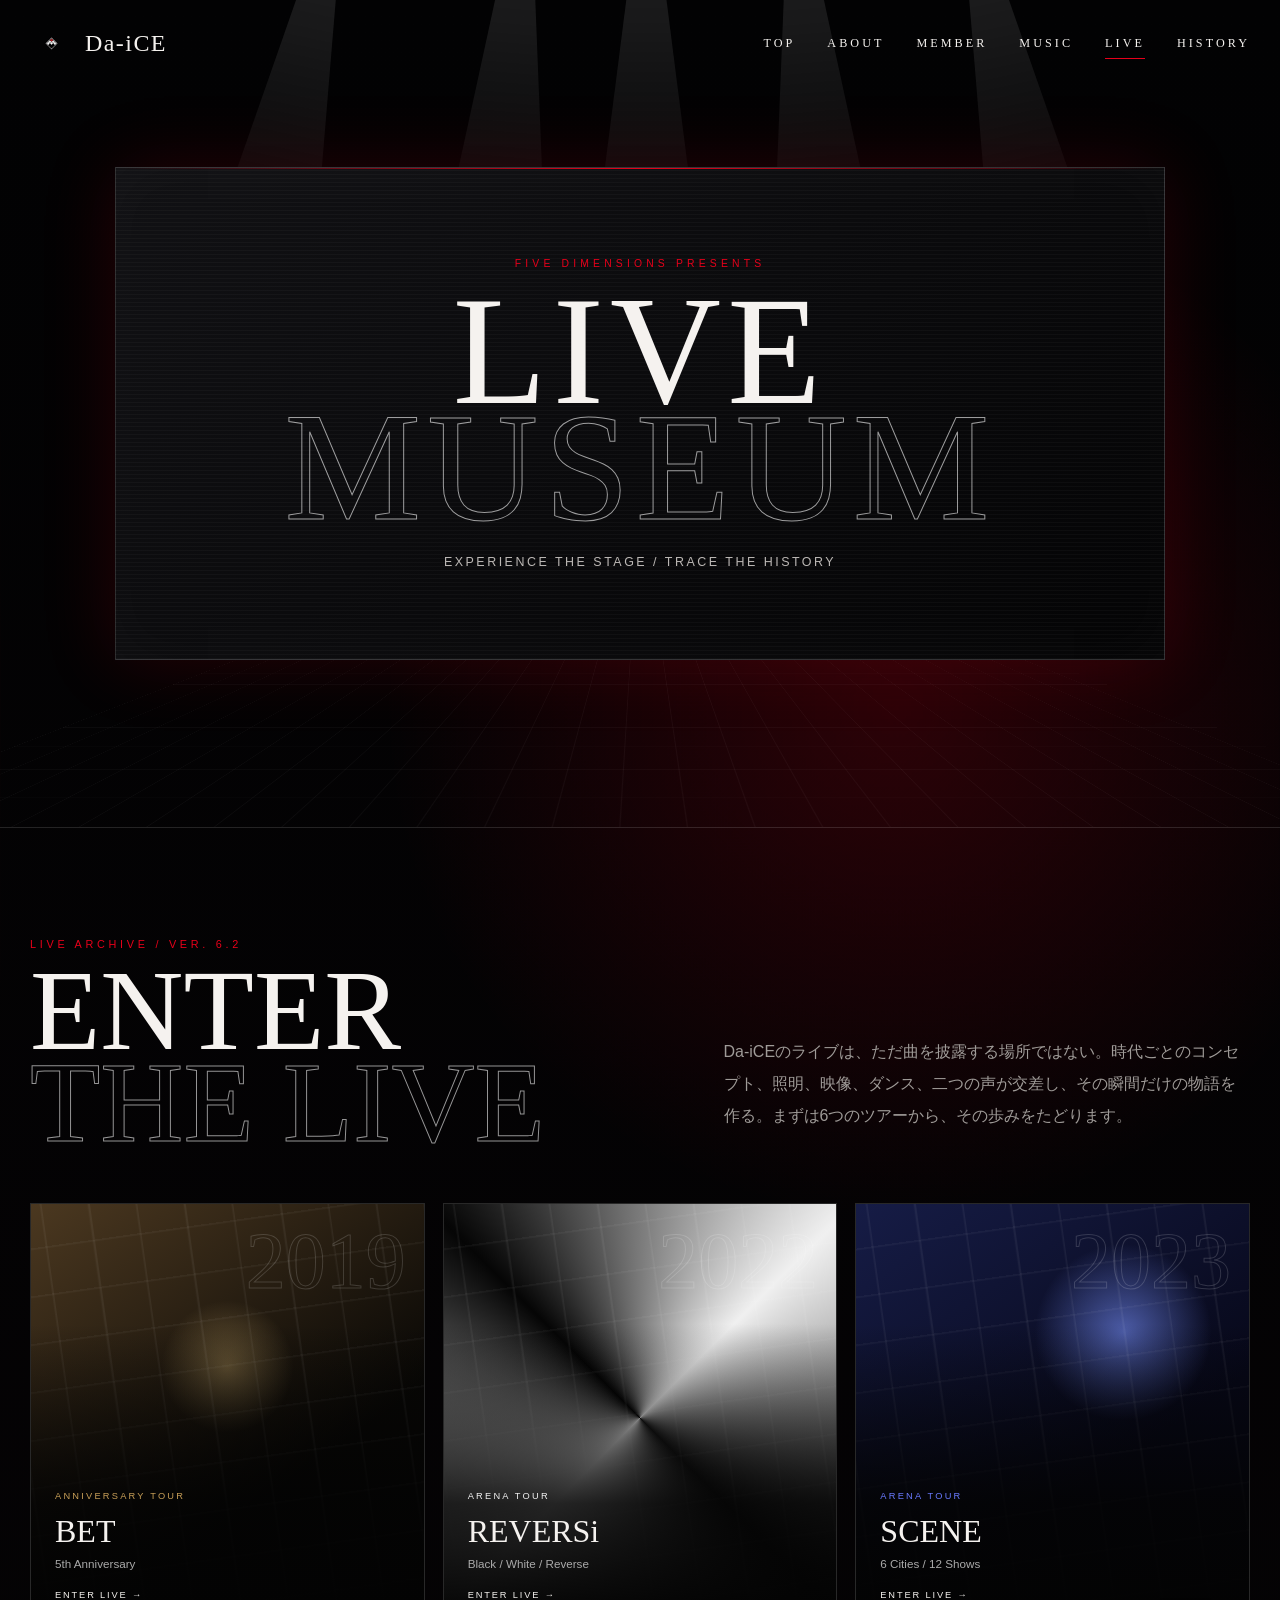
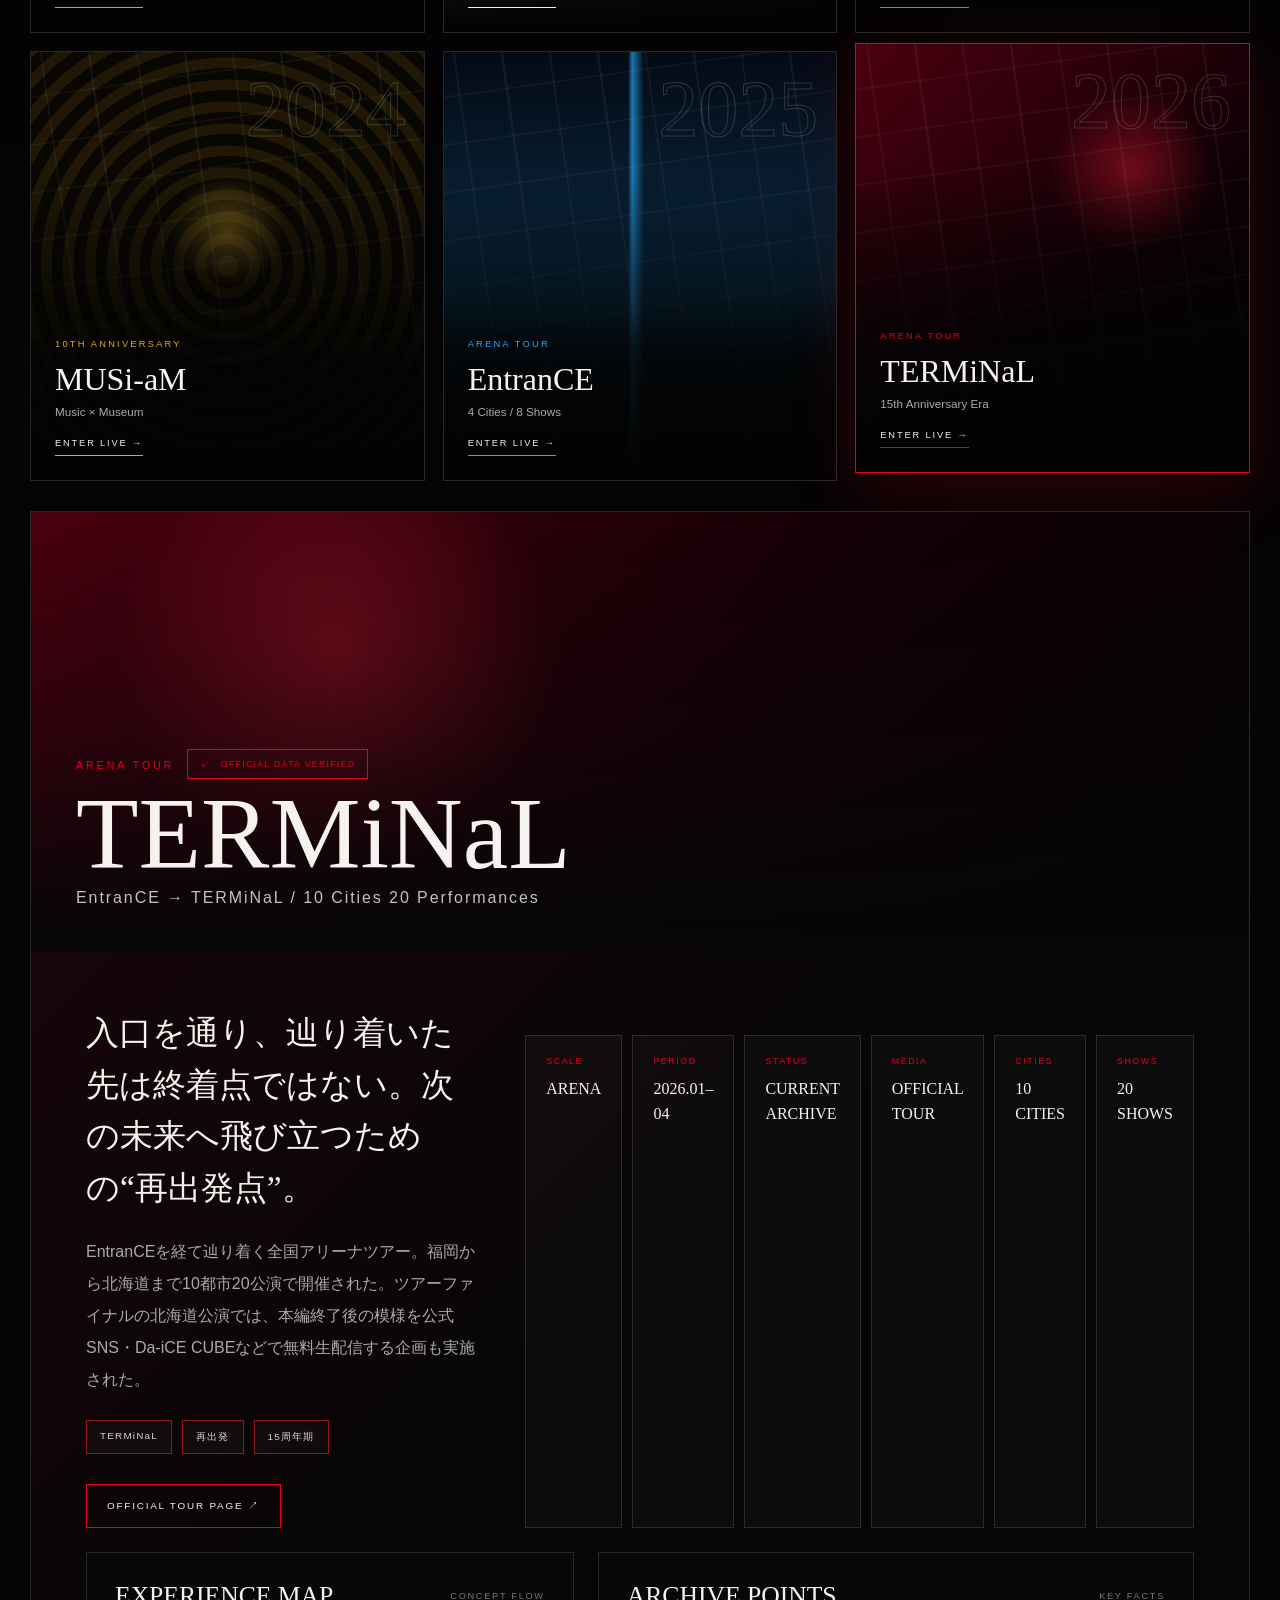
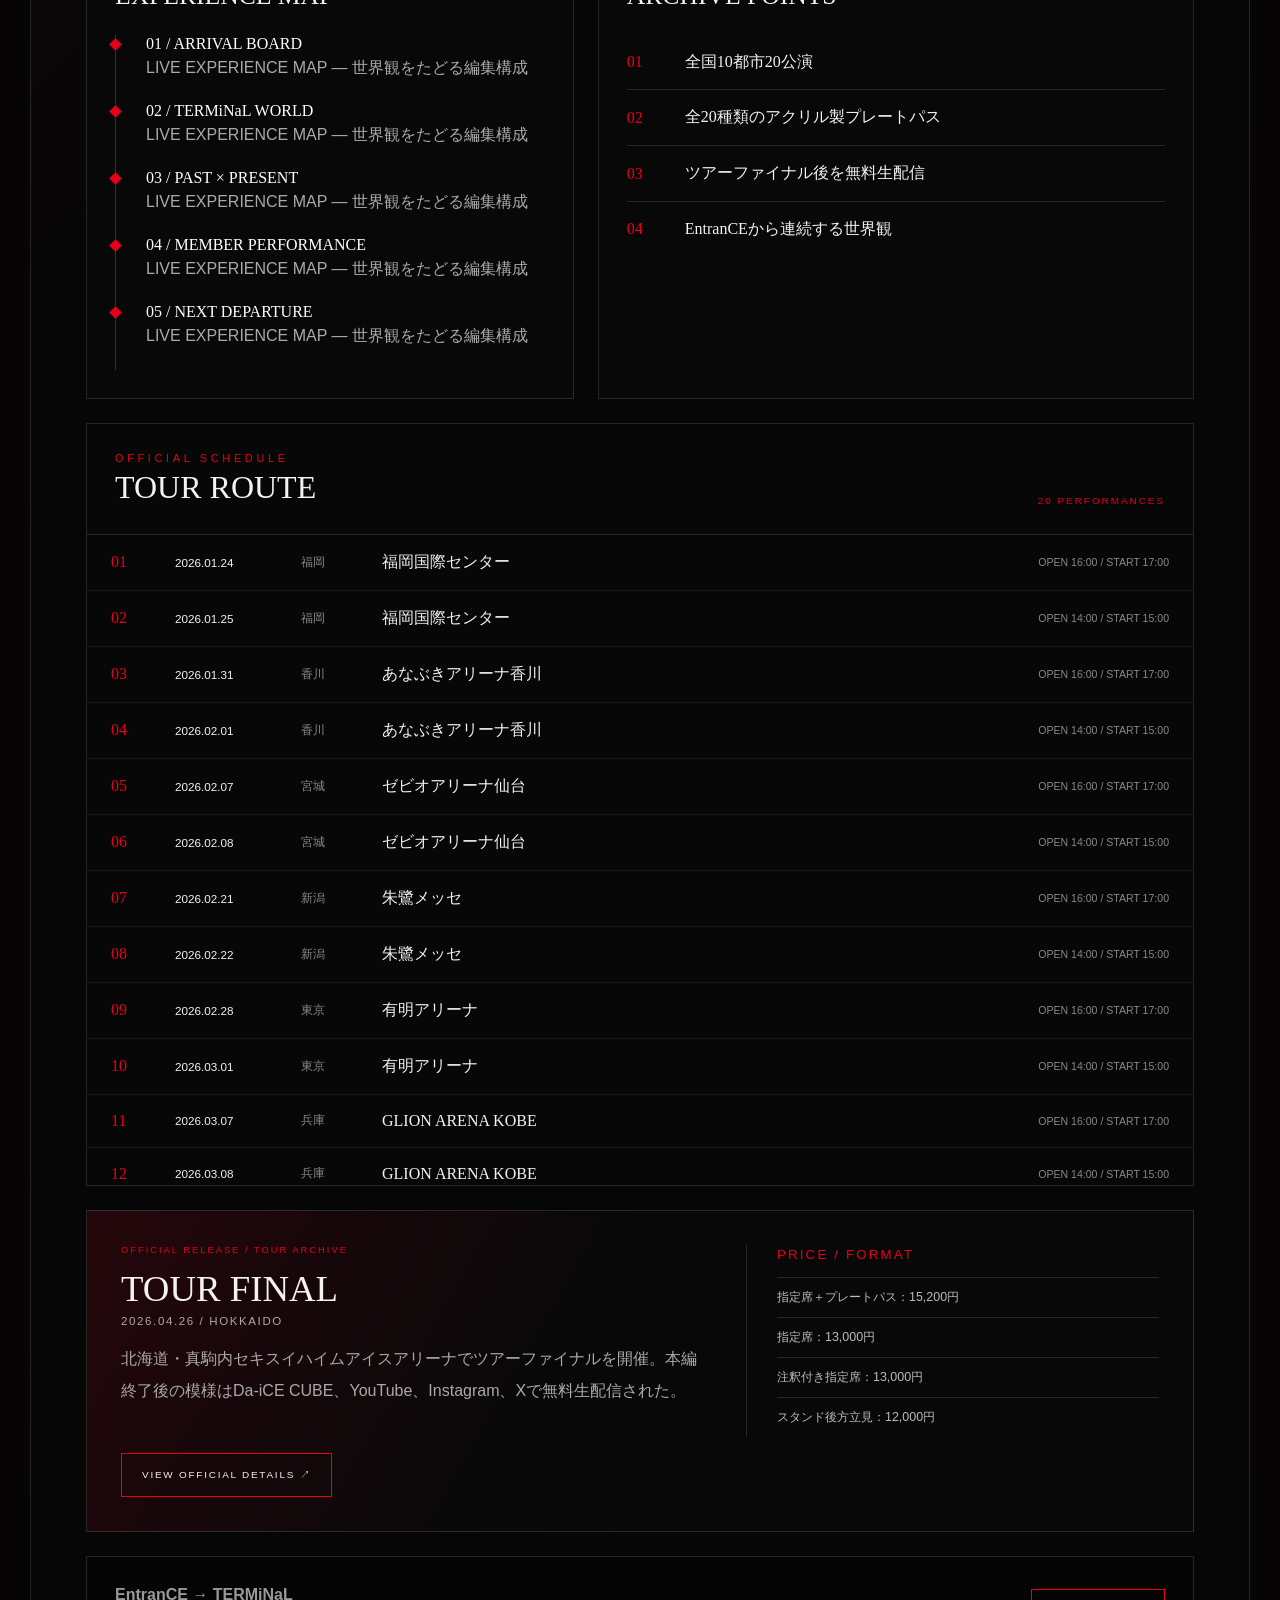
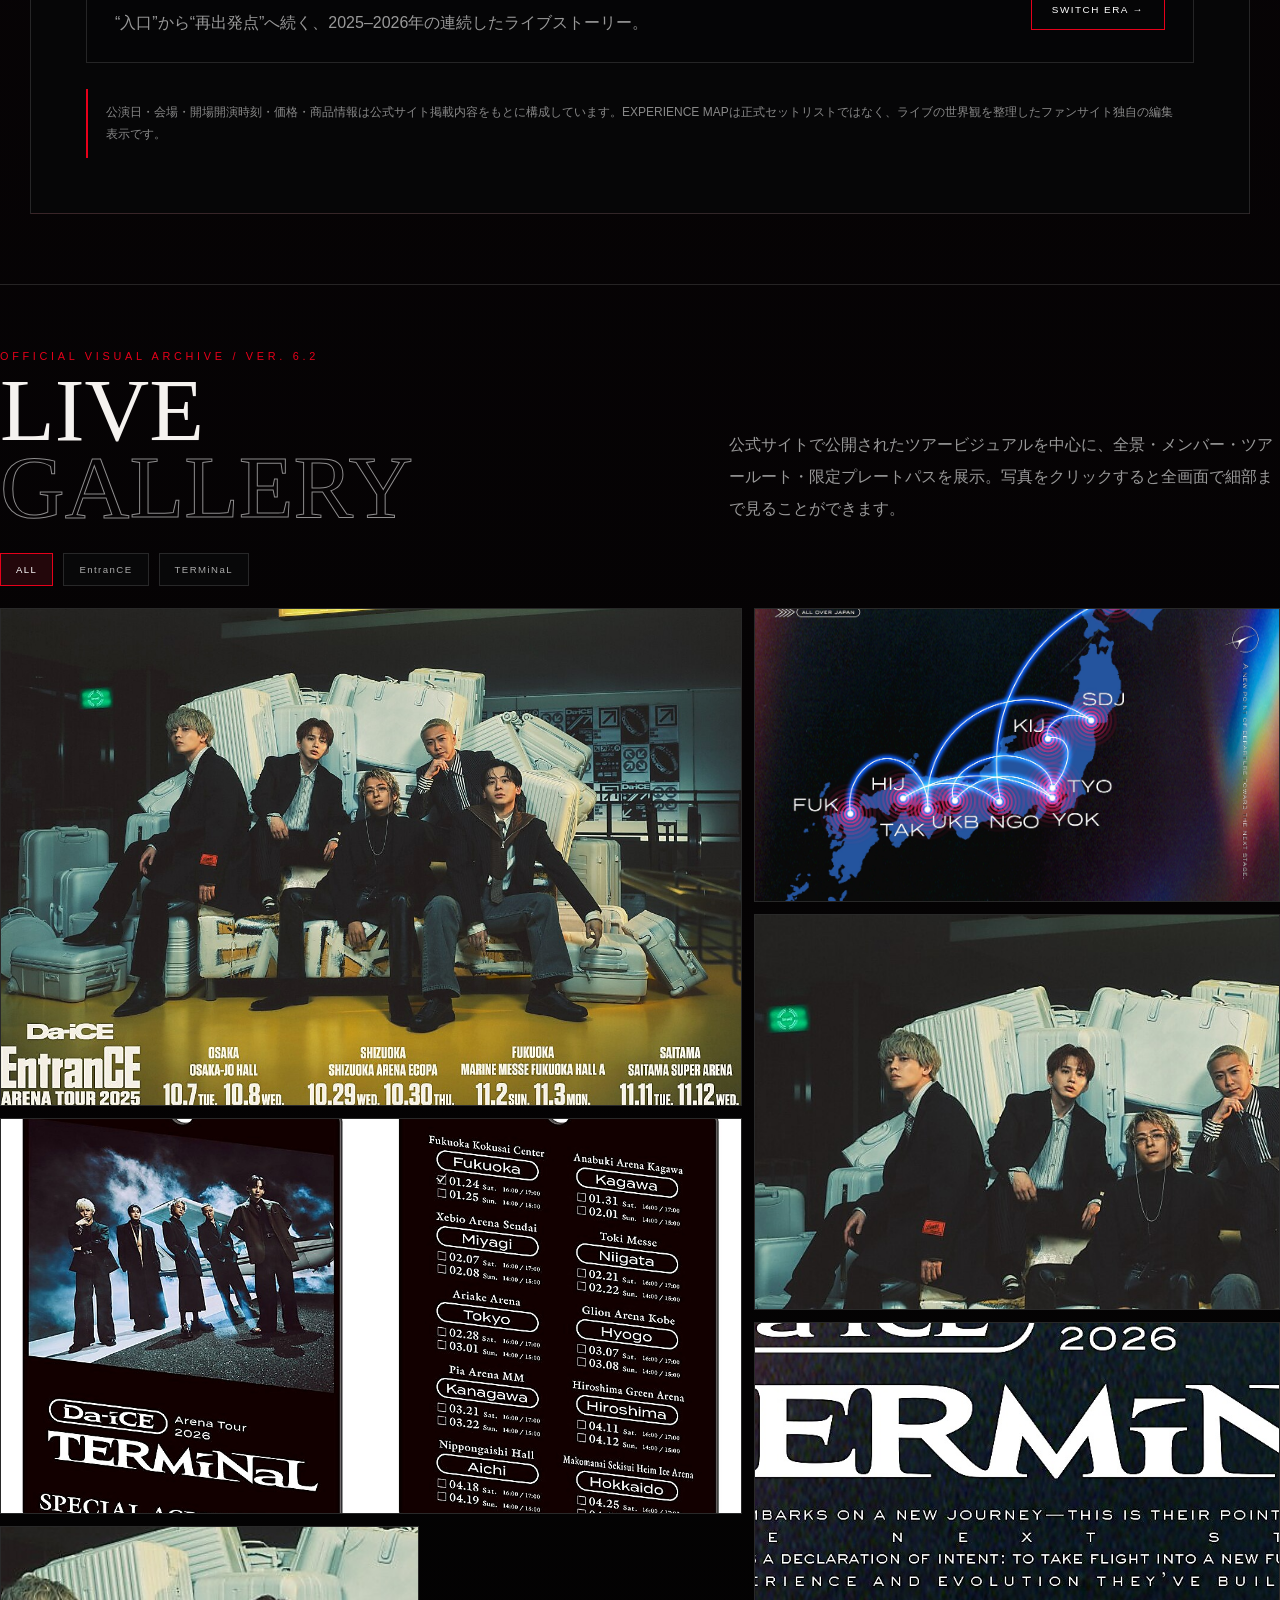
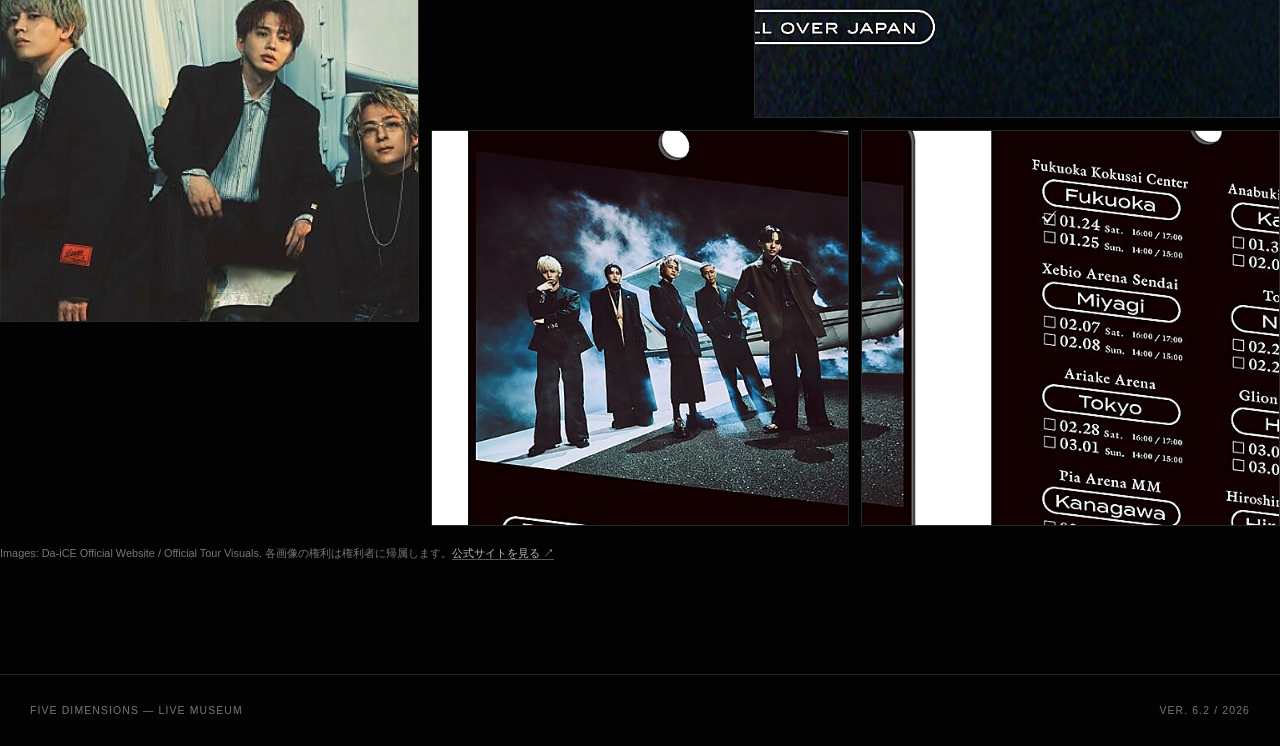
==== commit c23294b2: "Add Live Gallery and fix Da-iCE symbol" ====
--- a/live/index.html
+++ b/live/index.html
@@ -33,7 +33,7 @@
     <section class="live-main">
       <div class="container">
         <header class="live-intro reveal">
-          <div><div class="eyebrow">LIVE ARCHIVE / VER. 6.1</div><h2>ENTER<br><span>THE LIVE</span></h2></div>
+          <div><div class="eyebrow">LIVE ARCHIVE / VER. 6.2</div><h2>ENTER<br><span>THE LIVE</span></h2></div>
           <p>Da-iCEのライブは、ただ曲を披露する場所ではない。時代ごとのコンセプト、照明、映像、ダンス、二つの声が交差し、その瞬間だけの物語を作る。まずは6つのツアーから、その歩みをたどります。</p>
         </header>
 
@@ -76,9 +76,38 @@
 </div></section>
       </div>
     </section>
+
+        <section class="live-gallery-section reveal" id="gallery">
+          <header class="gallery-head">
+            <div><div class="eyebrow">OFFICIAL VISUAL ARCHIVE / VER. 6.2</div><h3>LIVE<br><span>GALLERY</span></h3></div>
+            <p>公式サイトで公開されたツアービジュアルを中心に、全景・メンバー・ツアールート・限定プレートパスを展示。写真をクリックすると全画面で細部まで見ることができます。</p>
+          </header>
+          <div class="gallery-filter"><button class="active" data-filter="all">ALL</button><button data-filter="entrance">EntranCE</button><button data-filter="terminal">TERMiNaL</button></div>
+          <div class="gallery-grid">
+            <article class="gallery-item" data-tour="entrance" data-title="EntranCE Official Visual" data-text="4都市8公演を告知した公式ツアービジュアル。白いスーツケースと空港のような空間が“入口”というコンセプトを表現している。"><img src="../assets/live-gallery/entrance_full.jpg" alt="EntranCE公式ビジュアル"><div class="gallery-caption"><small>EntranCE / OFFICIAL</small><strong>OFFICIAL TOUR VISUAL</strong></div></article>
+            <article class="gallery-item" data-tour="terminal" data-title="TERMiNaL Tour Route" data-text="全国10都市20公演を一本の航路として描いた公式ルートビジュアル。次のステージへ向かう旅を視覚化している。"><img src="../assets/live-gallery/terminal_route_full.jpg" alt="TERMiNaLツアールート"><div class="gallery-caption"><small>TERMiNaL / OFFICIAL</small><strong>TOUR ROUTE</strong></div></article>
+            <article class="gallery-item" data-tour="entrance" data-title="Five Members at the Entrance" data-text="公式ビジュアルから5人の佇まいを中心に展示。異なるスタイリングを一つの構図へまとめている。"><img src="../assets/live-gallery/entrance_members.jpg" alt="EntranCEメンバービジュアル"><div class="gallery-caption"><small>EntranCE / MEMBERS</small><strong>THE FIVE</strong></div></article>
+            <article class="gallery-item" data-tour="terminal" data-title="Special Acrylic Pass" data-text="公演ごとに写真・日付・会場名が異なる全20種類のアクリル製プレートパス。その表裏デザインを確認できる公式サンプル。"><img src="../assets/live-gallery/terminal_pass_full.jpg" alt="TERMiNaLアクリル製プレートパス"><div class="gallery-caption"><small>TERMiNaL / ITEM</small><strong>SPECIAL ACRYLIC PASS</strong></div></article>
+            <article class="gallery-item" data-tour="terminal" data-title="Departure Map" data-text="福岡から北海道へ伸びるルートを拡大。各都市が未来へ向かう出発地点として表現されている。"><img src="../assets/live-gallery/terminal_route_map.jpg" alt="TERMiNaL日本ツアーマップ"><div class="gallery-caption"><small>TERMiNaL / ROUTE</small><strong>ALL OVER JAPAN</strong></div></article>
+            <article class="gallery-item" data-tour="entrance" data-title="EntranCE Portrait Composition" data-text="公式ビジュアル中央部を縦構図で切り出し、5人とスーツケースの立体的な配置を強調した展示。"><img src="../assets/live-gallery/entrance_center.jpg" alt="EntranCE中央構図"><div class="gallery-caption"><small>EntranCE / DETAIL</small><strong>CREAT & EXPAND</strong></div></article>
+            <article class="gallery-item" data-tour="terminal" data-title="Pass Front Visual" data-text="メンバーの公式ビジュアルを使用したプレートパス表面。TERMiNaLのロゴとツアー世界観が一枚に凝縮されている。"><img src="../assets/live-gallery/terminal_pass_front.jpg" alt="TERMiNaLプレートパス表面"><div class="gallery-caption"><small>TERMiNaL / PASS</small><strong>FRONT SIDE</strong></div></article>
+            <article class="gallery-item" data-tour="terminal" data-title="Twenty Destinations" data-text="全20公演の日程と会場を刻んだプレートパス裏面。ツアーを巡った記録そのものがデザインになっている。"><img src="../assets/live-gallery/terminal_pass_detail.jpg" alt="TERMiNaLプレートパス裏面"><div class="gallery-caption"><small>TERMiNaL / PASS</small><strong>20 DESTINATIONS</strong></div></article>
+          </div>
+          <p class="gallery-source">Images: Da-iCE Official Website / Official Tour Visuals. 各画像の権利は権利者に帰属します。<a href="https://da-ice.jp/" target="_blank" rel="noopener">公式サイトを見る ↗</a></p>
+        </section>
+
   </main>
 
-  <footer><div class="container footer-inner"><span>FIVE DIMENSIONS — LIVE MUSEUM</span><span>VER. 6.1 / 2026</span></div></footer>
-  <script src="../js/main.js"></script><script src="../js/live.js"></script>
+  <footer><div class="container footer-inner"><span>FIVE DIMENSIONS — LIVE MUSEUM</span><span>VER. 6.2 / 2026</span></div></footer>
+  
+  <div class="gallery-lightbox" id="galleryLightbox" aria-hidden="true">
+    <button class="lightbox-close" id="lightboxClose" aria-label="閉じる">×</button>
+    <div class="lightbox-inner"><div class="lightbox-image"><img id="lightboxImg" src="" alt=""></div>
+      <aside class="lightbox-info"><small id="lightboxTour"></small><h4 id="lightboxTitle"></h4><p id="lightboxText"></p>
+      <div class="lightbox-nav"><button id="lightboxPrev">← PREV</button><button id="lightboxNext">NEXT →</button></div></aside>
+    </div>
+  </div>
+
+  <script src="../js/main.js"></script><script src="../js/live.js"></script><script src="../js/gallery.js"></script>
 </body>
 </html>
--- a/css/live.css
+++ b/css/live.css
@@ -201,3 +201,40 @@
 .era-bridge button:hover{background:var(--accent)}
 @media(max-width:1050px){.detail-stats{grid-template-columns:repeat(3,1fr)}.deep-grid,.release-grid{grid-template-columns:1fr}.price-panel{border-left:0;border-top:1px solid var(--line);padding:25px 0 0}}
 @media(max-width:750px){.detail-stats{grid-template-columns:repeat(2,1fr)}.schedule-row{grid-template-columns:36px 1fr 58px}.schedule-row strong{grid-column:2/4}.schedule-time{grid-column:2/4;text-align:left}.era-bridge{align-items:flex-start;flex-direction:column}}
+
+.live-gallery-section{margin-top:70px;padding-top:65px;border-top:1px solid var(--line)}
+.gallery-head{display:grid;grid-template-columns:1fr .8fr;gap:40px;align-items:end;margin-bottom:28px}
+.gallery-head h3{margin:10px 0 0;font-family:var(--serif);font-size:clamp(3rem,7vw,6.5rem);font-weight:400;line-height:.85}
+.gallery-head h3 span{display:block;color:transparent;-webkit-text-stroke:1px rgba(255,255,255,.55)}
+.gallery-head p{color:#999;line-height:2;margin:0}
+.gallery-filter{display:flex;flex-wrap:wrap;gap:10px;margin-bottom:22px}
+.gallery-filter button{border:1px solid var(--line);background:#080809;color:#aaa;padding:10px 15px;font-size:.6rem;letter-spacing:.15em;cursor:pointer;transition:.25s}
+.gallery-filter button.active,.gallery-filter button:hover{color:#fff;border-color:var(--live-accent);background:color-mix(in srgb,var(--live-accent) 12%,#080809)}
+.gallery-grid{display:grid;grid-template-columns:repeat(12,1fr);grid-auto-rows:90px;gap:12px}
+.gallery-item{position:relative;overflow:hidden;border:1px solid var(--line);background:#090909;cursor:pointer}
+.gallery-item:nth-child(1){grid-column:span 7;grid-row:span 5}.gallery-item:nth-child(2){grid-column:span 5;grid-row:span 3}
+.gallery-item:nth-child(3){grid-column:span 5;grid-row:span 4}.gallery-item:nth-child(4){grid-column:span 7;grid-row:span 4}
+.gallery-item:nth-child(5){grid-column:span 5;grid-row:span 4}.gallery-item:nth-child(6){grid-column:span 4;grid-row:span 4}
+.gallery-item:nth-child(7){grid-column:span 4;grid-row:span 4}.gallery-item:nth-child(8){grid-column:span 4;grid-row:span 4}
+.gallery-item img{width:100%;height:100%;object-fit:cover;transition:.5s}
+.gallery-item:hover img{transform:scale(1.055);filter:brightness(.72)}
+.gallery-caption{position:absolute;left:0;right:0;bottom:0;padding:48px 18px 16px;background:linear-gradient(to top,rgba(0,0,0,.92),transparent);transform:translateY(18px);opacity:0;transition:.3s}
+.gallery-item:hover .gallery-caption{transform:translateY(0);opacity:1}
+.gallery-caption small{display:block;color:var(--live-accent);font-size:.54rem;letter-spacing:.18em;margin-bottom:7px}
+.gallery-caption strong{font-family:var(--serif);font-weight:400;font-size:1rem}
+.gallery-source{margin-top:18px;color:#777;font-size:.68rem;line-height:1.8}
+.gallery-source a{color:#bbb;border-bottom:1px solid #555}
+.gallery-lightbox{position:fixed;inset:0;z-index:9999;display:none;place-items:center;background:rgba(0,0,0,.94);padding:35px}
+.gallery-lightbox.open{display:grid}
+.lightbox-inner{width:min(1250px,94vw);max-height:90vh;display:grid;grid-template-columns:1fr 290px;border:1px solid #333;background:#050505}
+.lightbox-image{min-height:520px;max-height:88vh;display:grid;place-items:center;overflow:hidden}
+.lightbox-image img{width:100%;height:100%;max-height:88vh;object-fit:contain}
+.lightbox-info{padding:30px 24px;border-left:1px solid #282828;display:flex;flex-direction:column;justify-content:flex-end}
+.lightbox-info small{color:var(--live-accent);letter-spacing:.18em}.lightbox-info h4{font-family:var(--serif);font-size:1.7rem;font-weight:400;margin:12px 0}
+.lightbox-info p{color:#888;line-height:1.8;font-size:.78rem}
+.lightbox-close{position:fixed;top:22px;right:28px;border:0;background:transparent;color:#fff;font-size:2rem;cursor:pointer}
+.lightbox-nav{display:flex;gap:9px;margin-top:25px}.lightbox-nav button{flex:1;border:1px solid #333;background:transparent;color:#fff;padding:12px;cursor:pointer}
+.lightbox-nav button:hover{border-color:var(--live-accent);color:var(--live-accent)}
+.gallery-item.is-hidden{display:none}
+@media(max-width:900px){.gallery-head{grid-template-columns:1fr}.gallery-grid{grid-template-columns:repeat(2,1fr);grid-auto-rows:250px}.gallery-item,.gallery-item:nth-child(n){grid-column:span 1;grid-row:span 1}.gallery-item:first-child{grid-column:span 2}.lightbox-inner{grid-template-columns:1fr}.lightbox-info{border-left:0;border-top:1px solid #282828}}
+@media(max-width:560px){.gallery-grid{grid-template-columns:1fr;grid-auto-rows:270px}.gallery-item,.gallery-item:first-child{grid-column:span 1}.gallery-lightbox{padding:15px}.lightbox-image{min-height:350px}}
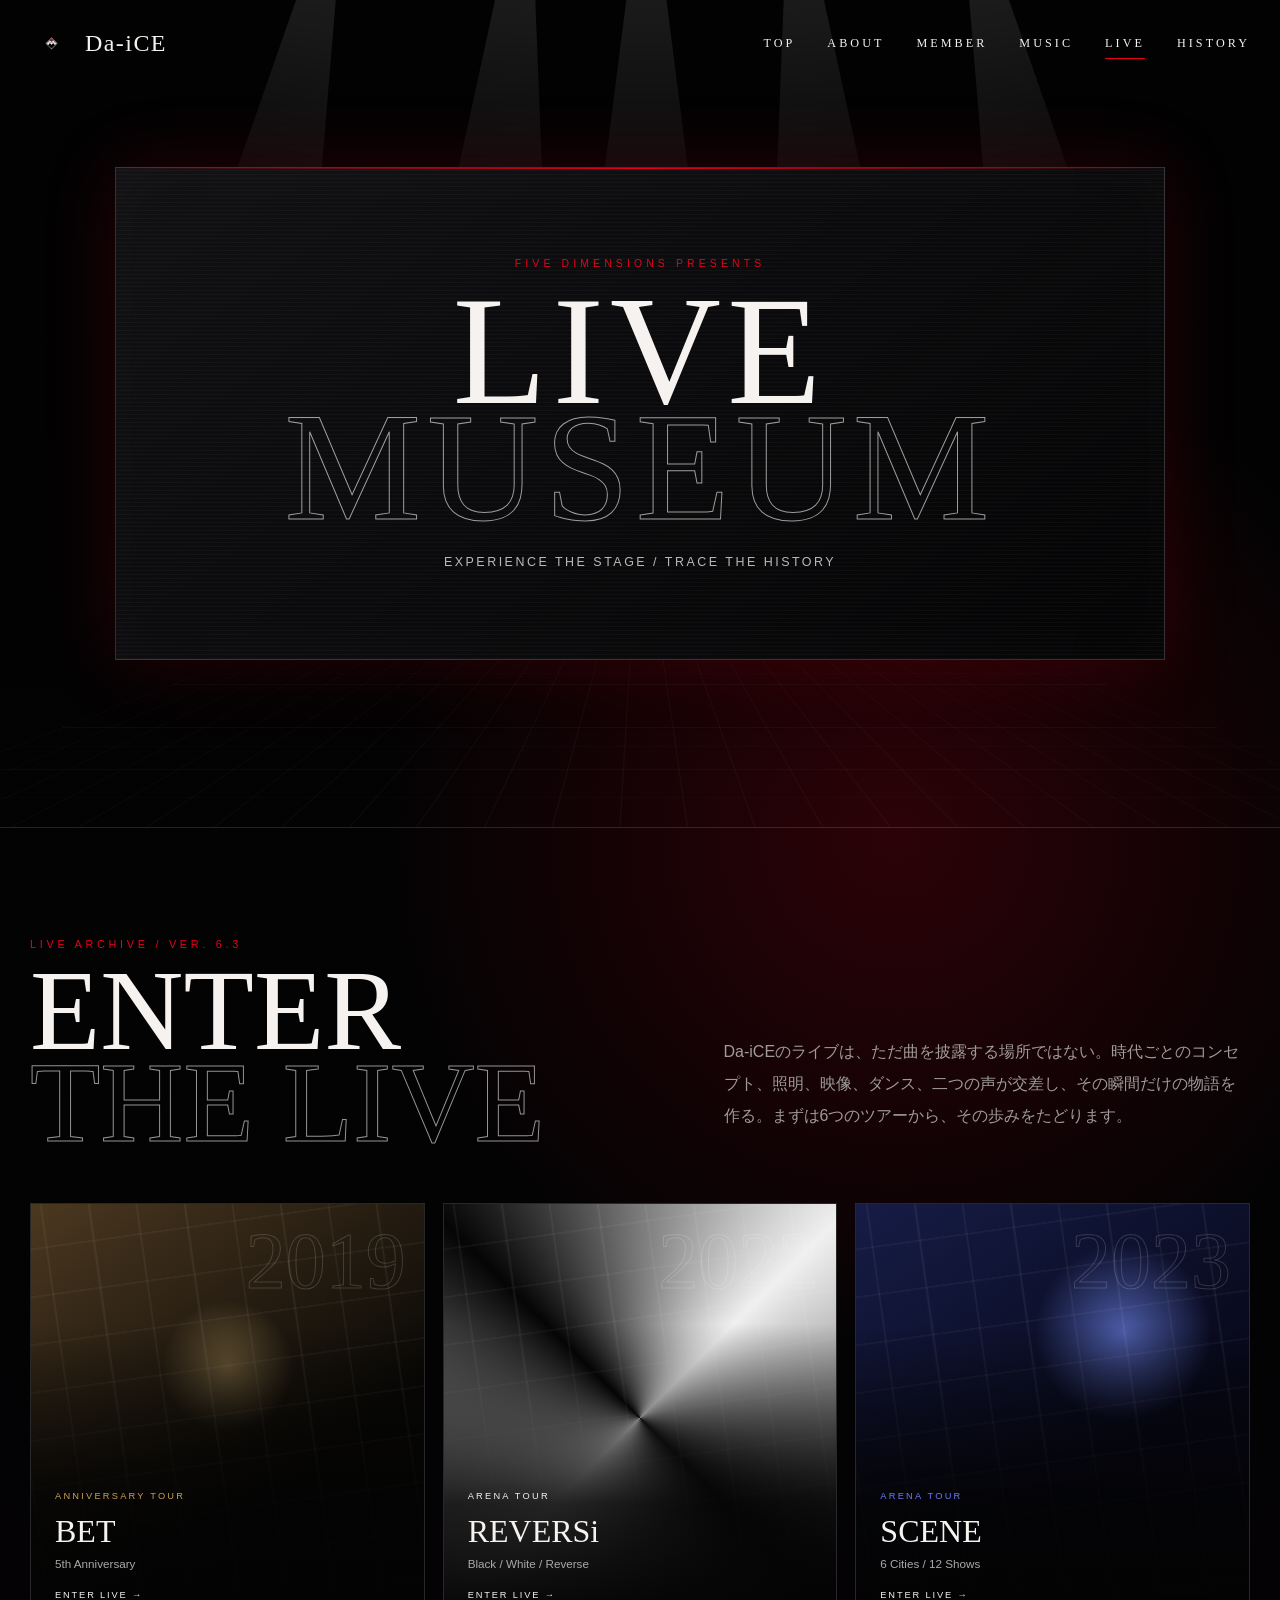
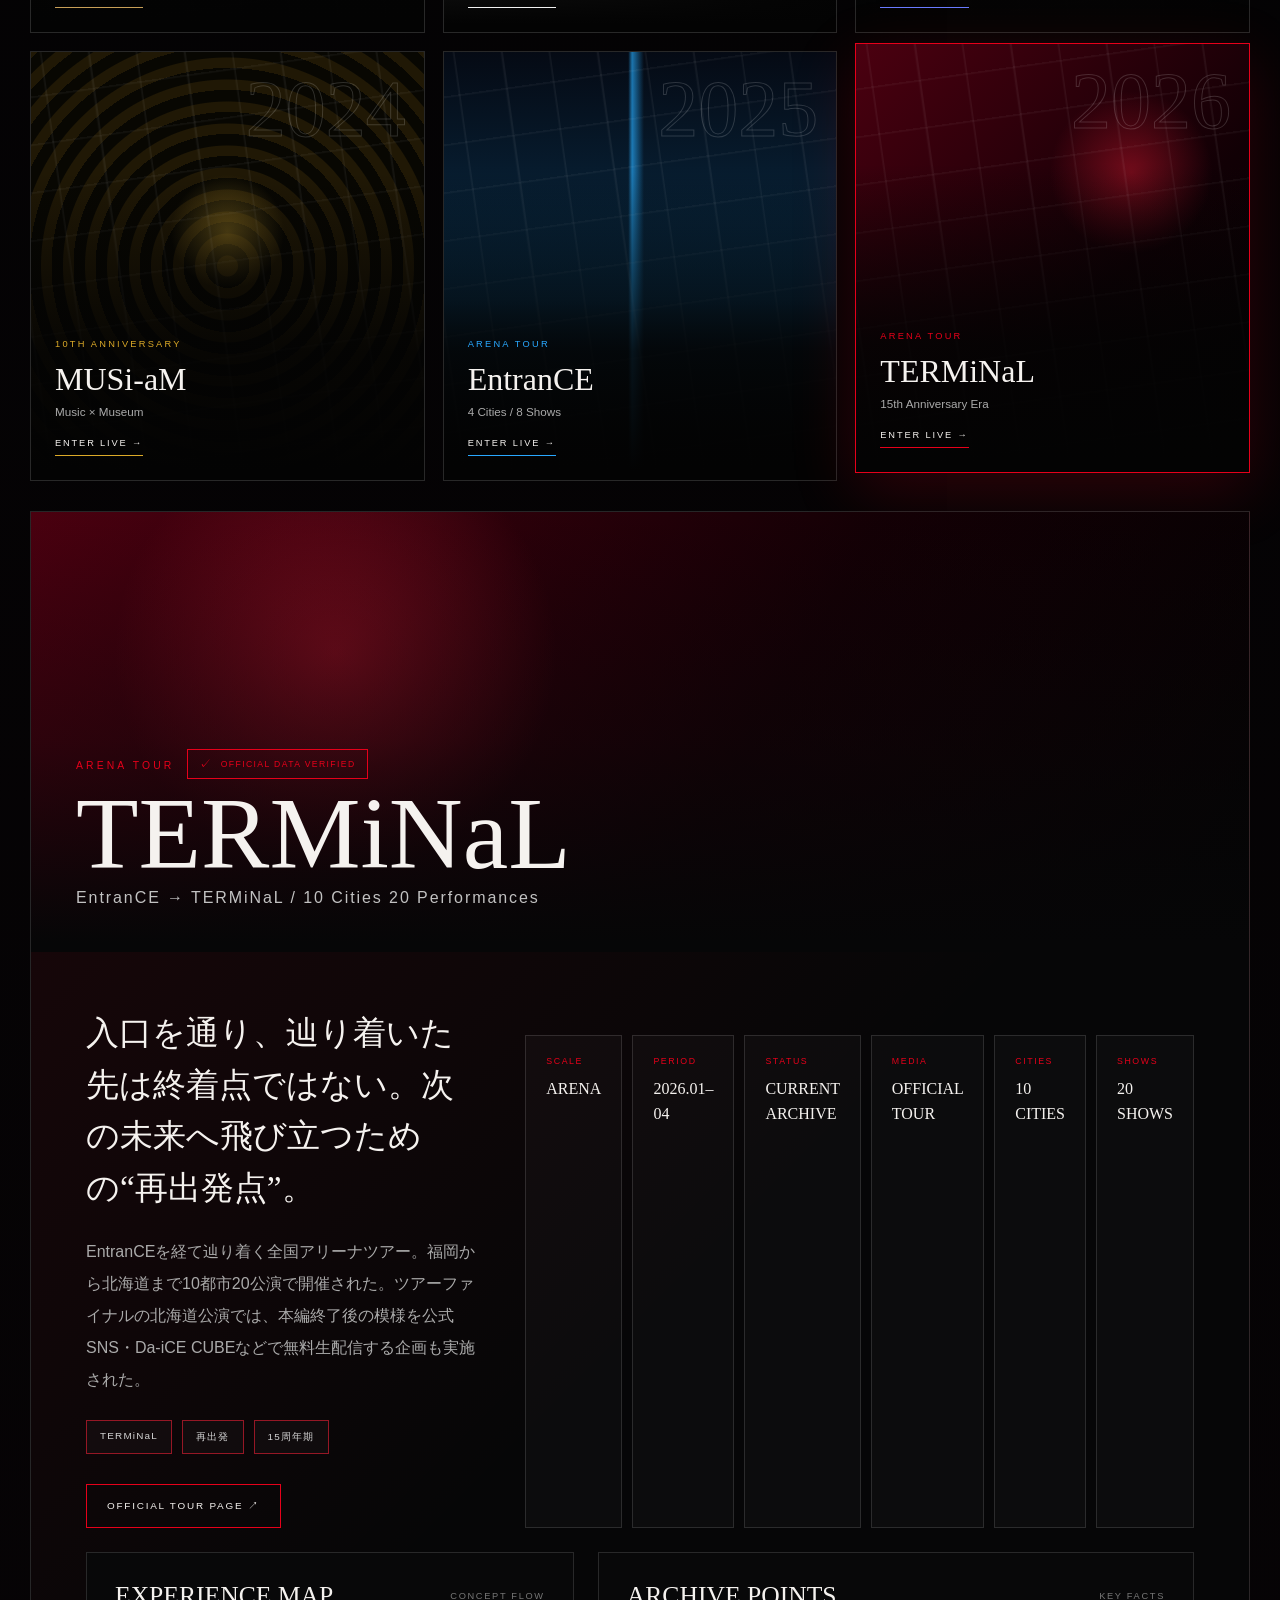
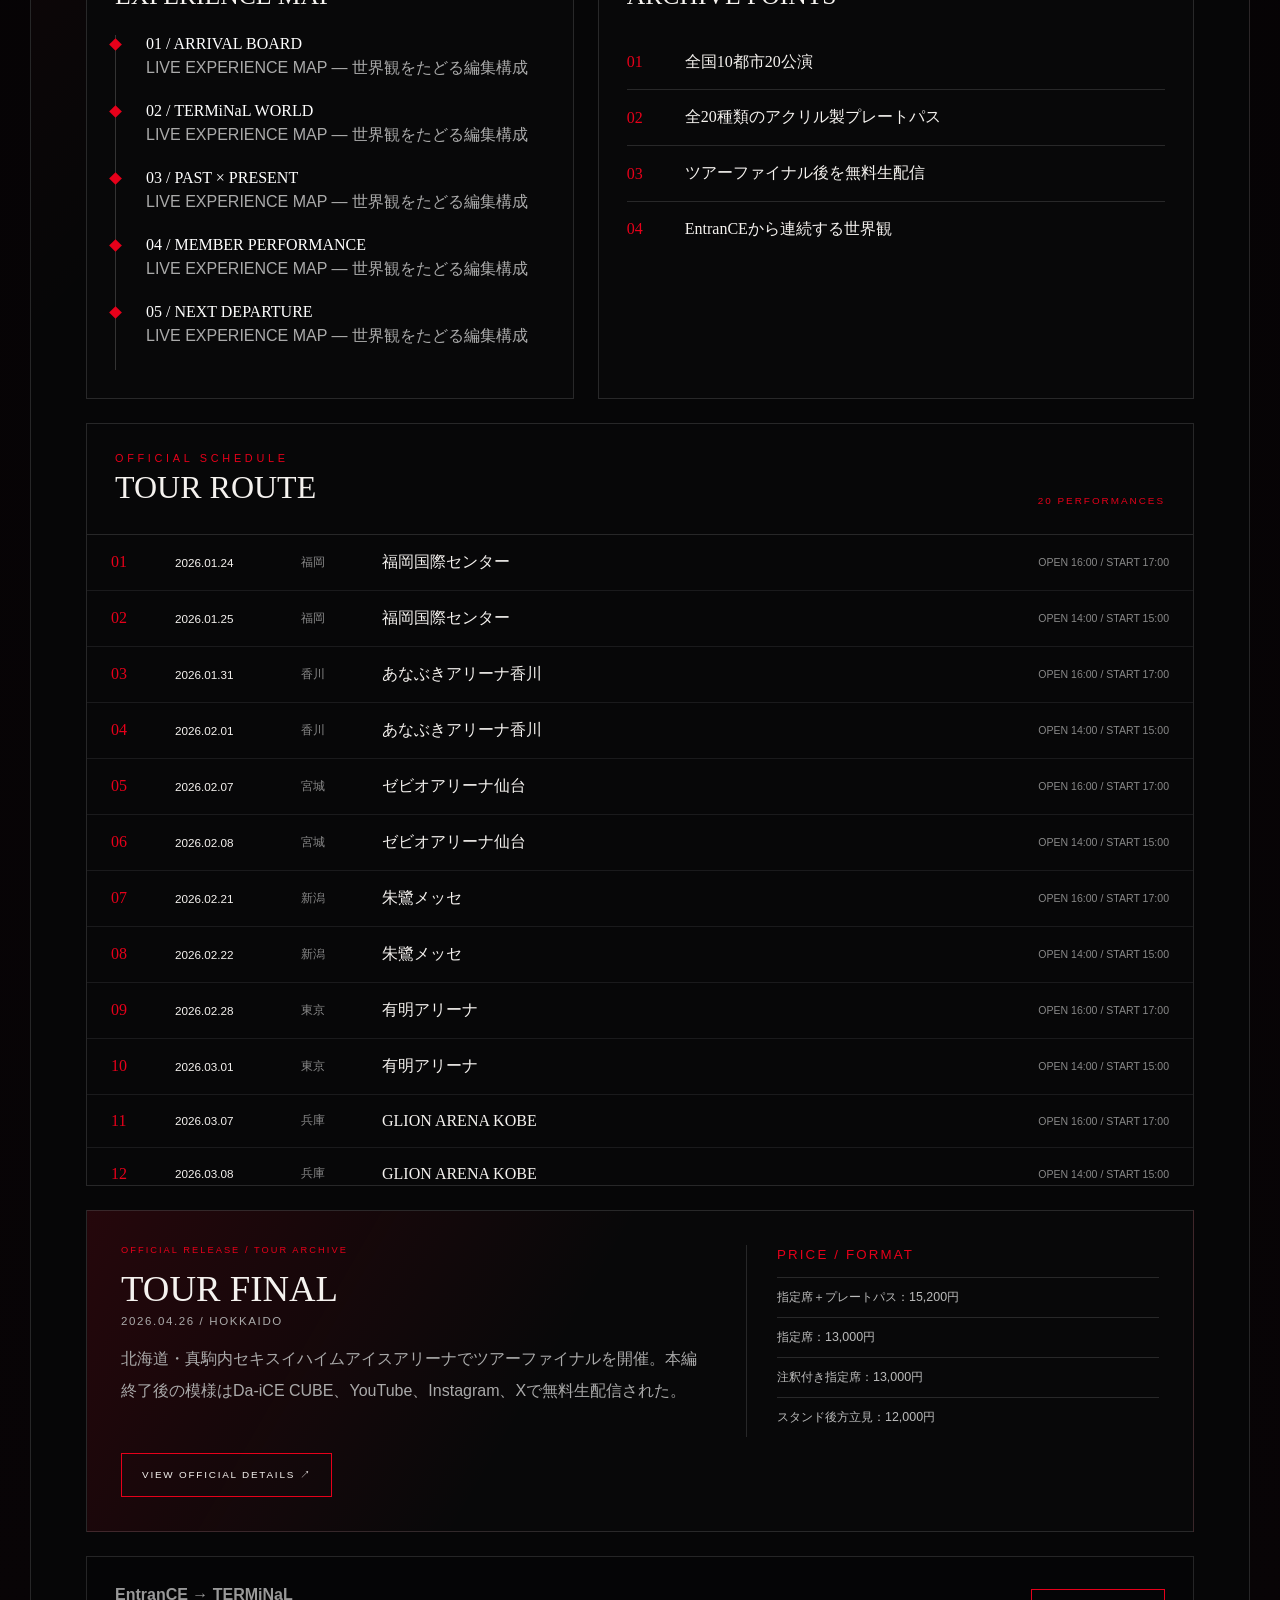
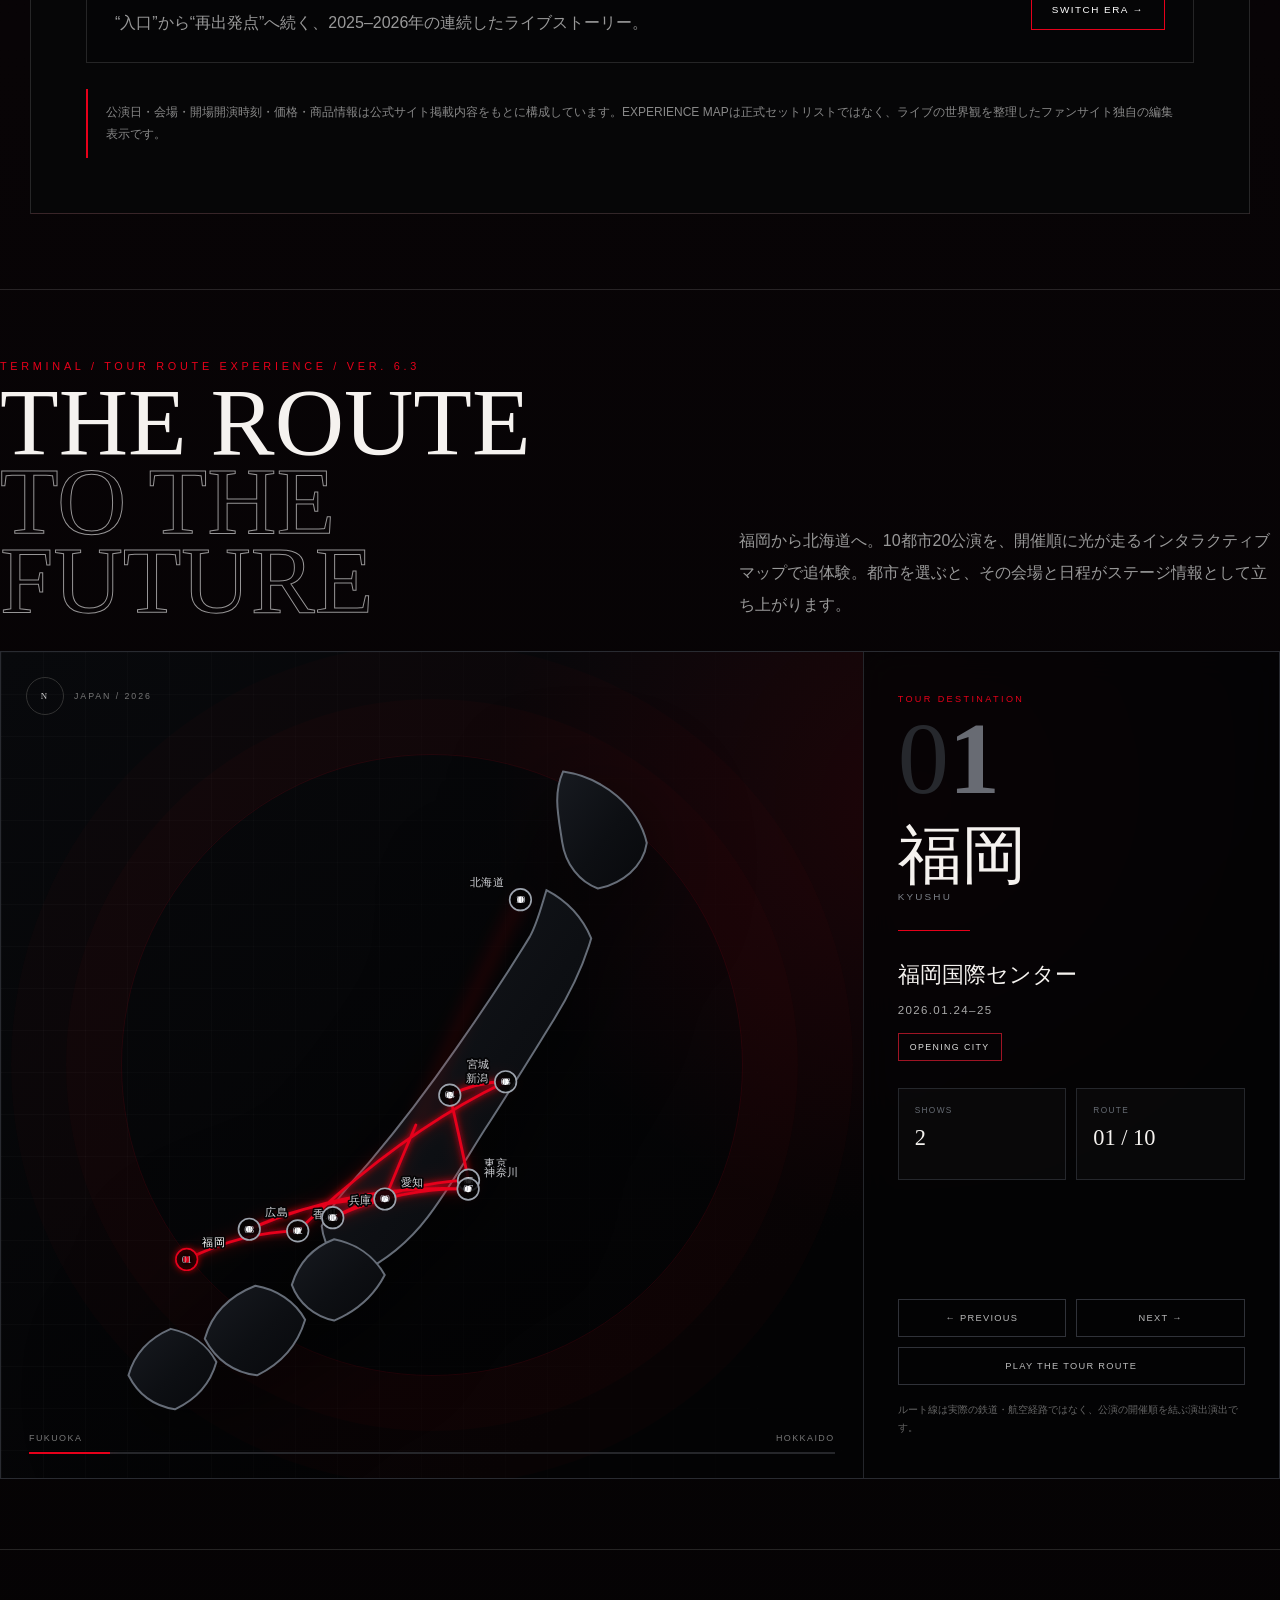
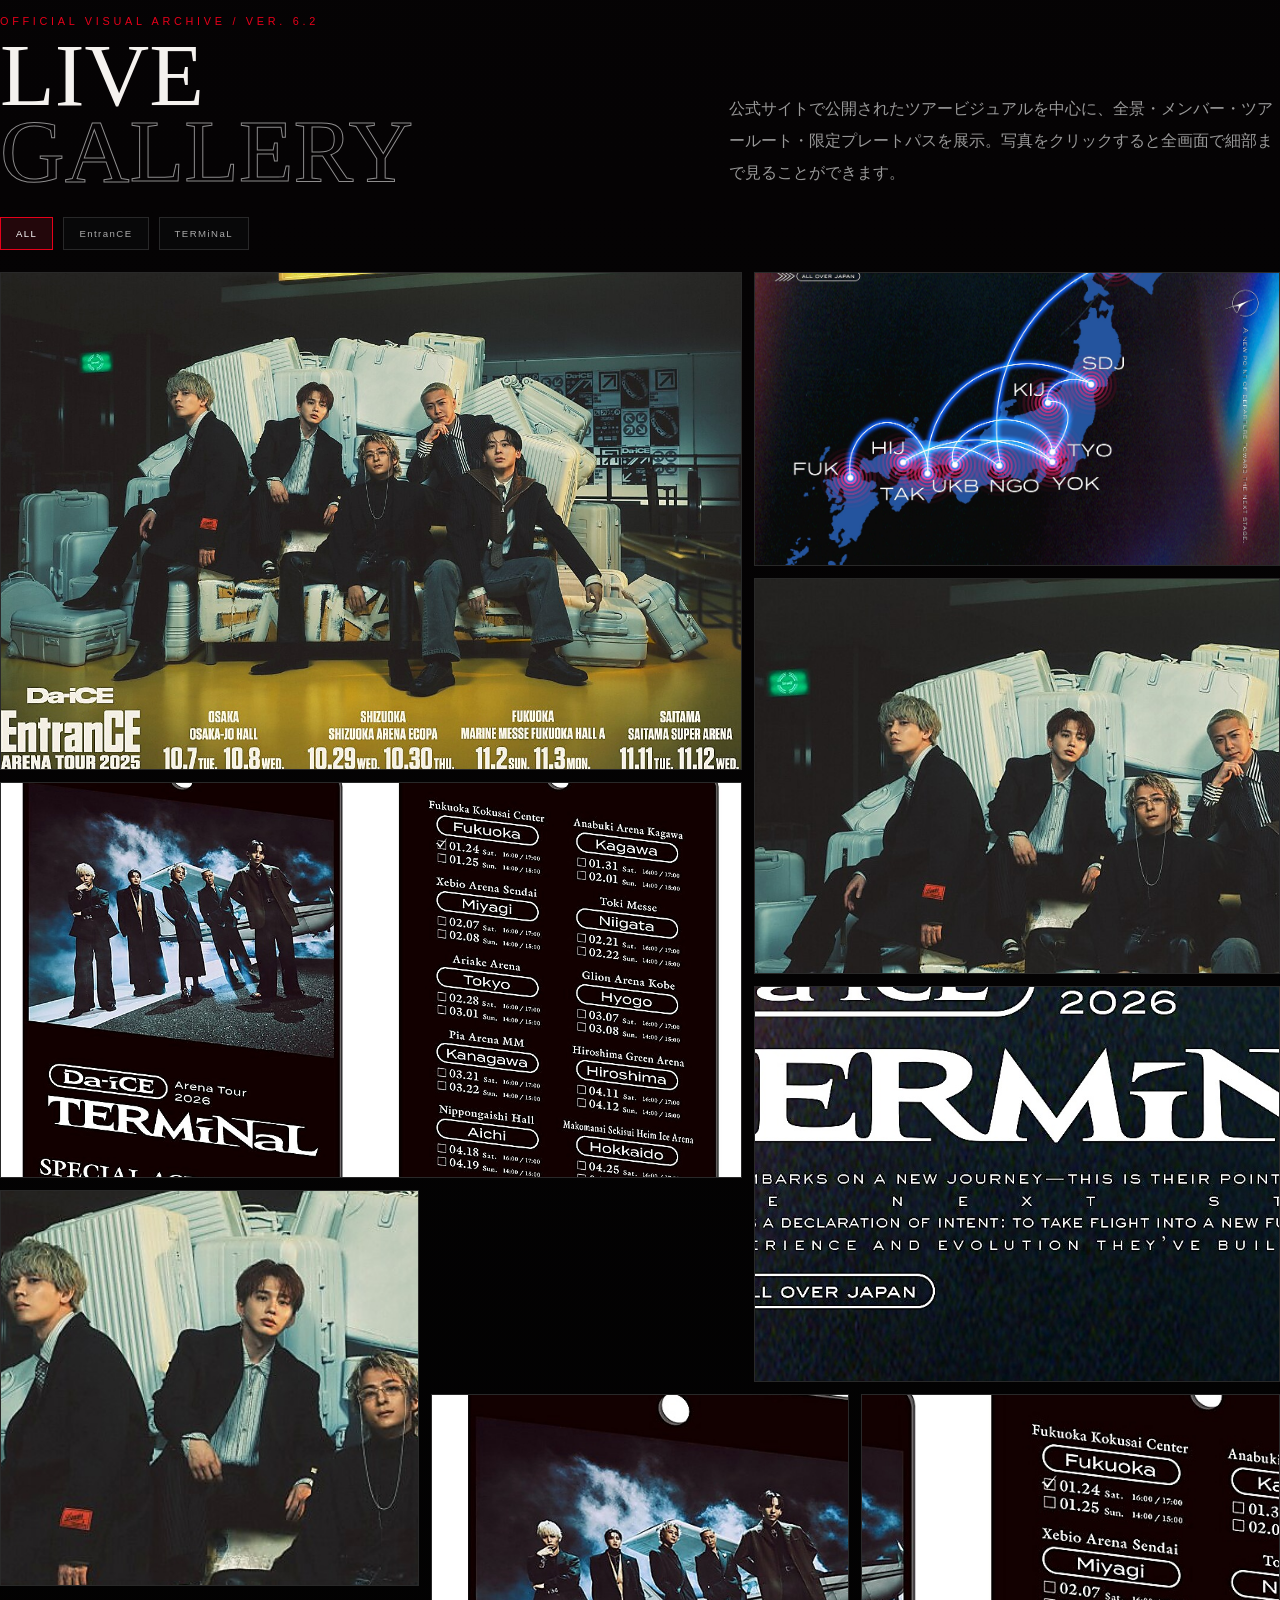
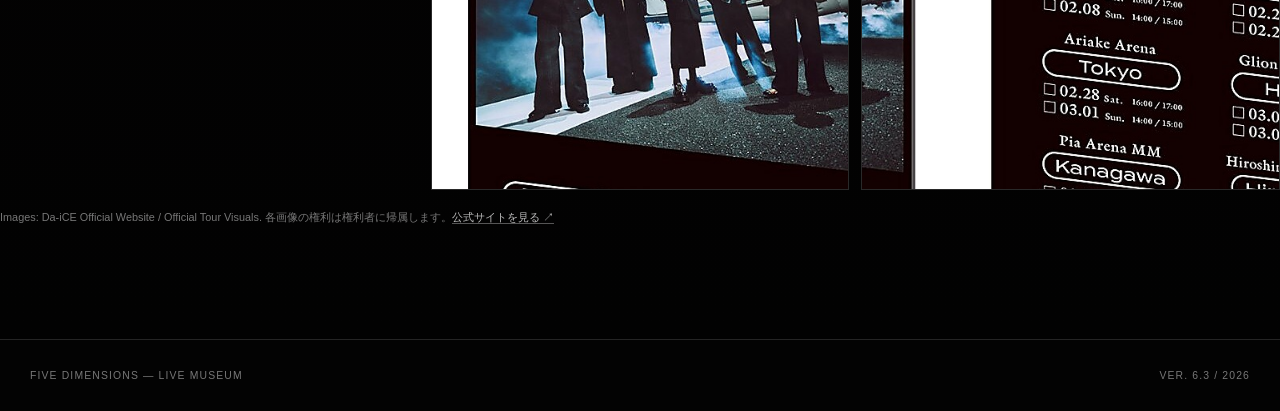
==== commit fabccdeb: "Add interactive TERMiNaL tour map" ====
--- a/live/index.html
+++ b/live/index.html
@@ -33,7 +33,7 @@
     <section class="live-main">
       <div class="container">
         <header class="live-intro reveal">
-          <div><div class="eyebrow">LIVE ARCHIVE / VER. 6.2</div><h2>ENTER<br><span>THE LIVE</span></h2></div>
+          <div><div class="eyebrow">LIVE ARCHIVE / VER. 6.3</div><h2>ENTER<br><span>THE LIVE</span></h2></div>
           <p>Da-iCEのライブは、ただ曲を披露する場所ではない。時代ごとのコンセプト、照明、映像、ダンス、二つの声が交差し、その瞬間だけの物語を作る。まずは6つのツアーから、その歩みをたどります。</p>
         </header>
 
@@ -77,6 +77,85 @@
       </div>
     </section>
 
+        
+        <section class="terminal-map-section reveal" id="terminalMap">
+          <header class="map-section-head">
+            <div>
+              <div class="eyebrow">TERMiNaL / TOUR ROUTE EXPERIENCE / VER. 6.3</div>
+              <h3>THE ROUTE<br><span>TO THE FUTURE</span></h3>
+            </div>
+            <p>福岡から北海道へ。10都市20公演を、開催順に光が走るインタラクティブマップで追体験。都市を選ぶと、その会場と日程がステージ情報として立ち上がります。</p>
+          </header>
+
+          <div class="terminal-map-shell" id="terminalMapShell">
+            <div class="map-stage">
+              <div class="map-compass"><span class="compass-symbol">N</span><span>JAPAN / 2026</span></div>
+
+              <svg class="terminal-map-svg" id="terminalMapSvg" viewBox="0 0 820 900" role="img" aria-labelledby="terminalMapTitle terminalMapDesc">
+                <title id="terminalMapTitle">Da-iCE ARENA TOUR 2026 TERMiNaL 開催都市マップ</title>
+                <desc id="terminalMapDesc">福岡、香川、宮城、新潟、東京、兵庫、神奈川、広島、愛知、北海道の開催順を示す日本地図。</desc>
+                <defs>
+                  <linearGradient id="mapLandGradient" x1="0" y1="0" x2="1" y2="1">
+                    <stop offset="0" stop-color="#171a20"/>
+                    <stop offset=".55" stop-color="#0d0f13"/>
+                    <stop offset="1" stop-color="#08090c"/>
+                  </linearGradient>
+                  <filter id="routeGlow" x="-50%" y="-50%" width="200%" height="200%">
+                    <feGaussianBlur stdDeviation="4" result="blur"/>
+                    <feMerge><feMergeNode in="blur"/><feMergeNode in="SourceGraphic"/></feMerge>
+                  </filter>
+                  <filter id="routeBlur" x="-50%" y="-50%" width="200%" height="200%">
+                    <feGaussianBlur stdDeviation="9"/>
+                  </filter>
+                </defs>
+
+                <!-- Crisp stylized vector silhouette -->
+                <g class="map-land-group">
+                  <path class="map-land" d="M568 96c49 7 91 43 101 86-4 29-30 49-59 55-22-8-39-29-43-56-5-33-11-58 1-85Z"/>
+                  <path class="map-land" d="M548 239c25 13 43 32 54 58-10 35-26 67-45 98-28 45-55 89-83 132-23 36-44 73-69 106-22 29-51 53-84 69-24-10-41-31-44-58 14-31 39-55 60-80 36-43 70-88 102-134 31-44 61-89 89-135 9-16 14-37 20-56Z"/>
+                  <path class="map-land" d="M292 660c26 5 48 20 61 43-13 25-35 44-61 55-24-5-43-21-44-58 14-31 39-55 60-80Z" opacity="0"/>
+                  <path class="map-land" d="M292 660c26 5 48 20 61 43-13 25-35 44-61 55-24-5-43-21-51-43 8-26 25-45 51-55Z"/>
+                  <path class="map-land" d="M197 716c25 4 48 19 60 41-9 30-29 53-58 67-28-3-50-19-63-44 8-29 28-51 61-64Z"/>
+                  <path class="map-land" d="M95 768c24 5 44 19 55 40-7 25-24 45-50 57-26-4-45-19-56-41 7-25 23-44 51-56Z"/>
+                </g>
+
+                <path class="map-route-shadow" id="mapRouteShadow" d=""/>
+                <path class="map-route" id="mapRoute" d=""/>
+                <circle class="route-flight" id="routeFlight" r="6"/>
+                <g id="mapStops"></g>
+              </svg>
+
+              <div class="map-progress">
+                <div class="map-progress-head"><span>FUKUOKA</span><span>HOKKAIDO</span></div>
+                <div class="map-progress-track"><div class="map-progress-fill" id="mapProgressFill"></div></div>
+              </div>
+            </div>
+
+            <aside class="map-panel" aria-live="polite">
+              <div class="map-panel-kicker" id="mapKicker">TOUR DESTINATION</div>
+              <div class="map-stop-count"><span>0</span><b id="mapStopNumber">1</b></div>
+              <h4 class="map-city" id="mapCity">福岡</h4>
+              <div class="map-region" id="mapRegion">KYUSHU</div>
+              <div class="map-divider"></div>
+              <div class="map-venue" id="mapVenue">福岡国際センター</div>
+              <div class="map-date" id="mapDate">2026.01.24–25</div>
+              <div class="map-tag" id="mapTag">OPENING CITY</div>
+
+              <div class="map-data-grid">
+                <div class="map-data"><small>SHOWS</small><strong id="mapShows">2</strong></div>
+                <div class="map-data"><small>ROUTE</small><strong id="mapRouteIndex">01 / 10</strong></div>
+              </div>
+
+              <div class="map-controls">
+                <button type="button" id="mapPrev">← PREVIOUS</button>
+                <button type="button" id="mapNext">NEXT →</button>
+                <button type="button" class="map-autoplay" id="mapAutoplay">PLAY THE TOUR ROUTE</button>
+              </div>
+              <p class="map-note">ルート線は実際の鉄道・航空経路ではなく、公演の開催順を結ぶ演出演出です。</p>
+            </aside>
+          </div>
+        </section>
+
         <section class="live-gallery-section reveal" id="gallery">
           <header class="gallery-head">
             <div><div class="eyebrow">OFFICIAL VISUAL ARCHIVE / VER. 6.2</div><h3>LIVE<br><span>GALLERY</span></h3></div>
@@ -98,7 +177,7 @@
 
   </main>
 
-  <footer><div class="container footer-inner"><span>FIVE DIMENSIONS — LIVE MUSEUM</span><span>VER. 6.2 / 2026</span></div></footer>
+  <footer><div class="container footer-inner"><span>FIVE DIMENSIONS — LIVE MUSEUM</span><span>VER. 6.3 / 2026</span></div></footer>
   
   <div class="gallery-lightbox" id="galleryLightbox" aria-hidden="true">
     <button class="lightbox-close" id="lightboxClose" aria-label="閉じる">×</button>
@@ -108,6 +187,6 @@
     </div>
   </div>
 
-  <script src="../js/main.js"></script><script src="../js/live.js"></script><script src="../js/gallery.js"></script>
+  <script src="../js/main.js"></script><script src="../js/live.js"></script><script src="../js/gallery.js"></script><script src="../js/terminal-map-data.js"></script><script src="../js/terminal-map.js"></script>
 </body>
 </html>
--- a/css/live.css
+++ b/css/live.css
@@ -238,3 +238,361 @@
 .gallery-item.is-hidden{display:none}
 @media(max-width:900px){.gallery-head{grid-template-columns:1fr}.gallery-grid{grid-template-columns:repeat(2,1fr);grid-auto-rows:250px}.gallery-item,.gallery-item:nth-child(n){grid-column:span 1;grid-row:span 1}.gallery-item:first-child{grid-column:span 2}.lightbox-inner{grid-template-columns:1fr}.lightbox-info{border-left:0;border-top:1px solid #282828}}
 @media(max-width:560px){.gallery-grid{grid-template-columns:1fr;grid-auto-rows:270px}.gallery-item,.gallery-item:first-child{grid-column:span 1}.gallery-lightbox{padding:15px}.lightbox-image{min-height:350px}}
+
+
+/* =========================================
+   VER.6.3 — TERMiNaL TOUR MAP
+========================================= */
+.terminal-map-section{
+  position:relative;
+  margin-top:75px;
+  padding-top:70px;
+  border-top:1px solid var(--line);
+}
+.map-section-head{
+  display:grid;
+  grid-template-columns:1fr .78fr;
+  gap:45px;
+  align-items:end;
+  margin-bottom:30px;
+}
+.map-section-head h3{
+  margin:12px 0 0;
+  font-family:var(--serif);
+  font-size:clamp(3.2rem,7.5vw,7rem);
+  font-weight:400;
+  line-height:.82;
+}
+.map-section-head h3 span{
+  display:block;
+  color:transparent;
+  -webkit-text-stroke:1px rgba(255,255,255,.58);
+}
+.map-section-head p{margin:0;color:#999;line-height:2}
+.terminal-map-shell{
+  --map-accent:#e6001a;
+  position:relative;
+  display:grid;
+  grid-template-columns:minmax(0,1.35fr) minmax(300px,.65fr);
+  min-height:760px;
+  border:1px solid #292b31;
+  background:
+    radial-gradient(circle at 72% 18%,rgba(230,0,26,.11),transparent 27rem),
+    linear-gradient(145deg,#08090c,#030304 68%);
+  overflow:hidden;
+}
+.terminal-map-shell::before{
+  content:"";
+  position:absolute;
+  inset:0;
+  pointer-events:none;
+  background:
+    linear-gradient(rgba(255,255,255,.025) 1px,transparent 1px),
+    linear-gradient(90deg,rgba(255,255,255,.025) 1px,transparent 1px);
+  background-size:42px 42px;
+  mask-image:linear-gradient(to right,#000,transparent 78%);
+}
+.map-stage{
+  position:relative;
+  min-height:760px;
+  display:grid;
+  place-items:center;
+  padding:40px;
+  border-right:1px solid #24262b;
+  overflow:hidden;
+}
+.map-stage::after{
+  content:"";
+  position:absolute;
+  width:72%;
+  aspect-ratio:1;
+  border:1px solid rgba(230,0,26,.13);
+  border-radius:50%;
+  box-shadow:
+    0 0 0 55px rgba(230,0,26,.025),
+    0 0 0 110px rgba(230,0,26,.018);
+  pointer-events:none;
+}
+.terminal-map-svg{
+  position:relative;
+  z-index:2;
+  width:min(100%,680px);
+  height:auto;
+  filter:drop-shadow(0 22px 50px rgba(0,0,0,.75));
+}
+.map-land{
+  fill:url(#mapLandGradient);
+  stroke:#666d78;
+  stroke-width:2;
+  vector-effect:non-scaling-stroke;
+}
+.map-route-shadow{
+  fill:none;
+  stroke:rgba(230,0,26,.15);
+  stroke-width:12;
+  stroke-linecap:round;
+  stroke-linejoin:round;
+  filter:url(#routeBlur);
+}
+.map-route{
+  fill:none;
+  stroke:var(--map-accent);
+  stroke-width:3.4;
+  stroke-linecap:round;
+  stroke-linejoin:round;
+  stroke-dasharray:1500;
+  stroke-dashoffset:1500;
+  filter:url(#routeGlow);
+}
+.terminal-map-shell.route-ready .map-route{
+  animation:drawTerminalRoute 4.6s cubic-bezier(.45,0,.15,1) forwards;
+}
+@keyframes drawTerminalRoute{to{stroke-dashoffset:0}}
+.route-flight{
+  fill:#fff;
+  filter:url(#routeGlow);
+  opacity:0;
+}
+.terminal-map-shell.route-ready .route-flight{
+  animation:routeFlight 4.6s cubic-bezier(.45,0,.15,1) forwards;
+}
+@keyframes routeFlight{
+  0%{opacity:0}
+  5%{opacity:1}
+  96%{opacity:1}
+  100%{opacity:0}
+}
+.map-stop{
+  cursor:pointer;
+  outline:none;
+}
+.map-stop .stop-ring{
+  fill:rgba(3,3,4,.86);
+  stroke:#9ca3ad;
+  stroke-width:2;
+  transition:.3s;
+}
+.map-stop .stop-core{
+  fill:#fff;
+  transition:.3s;
+}
+.map-stop .stop-pulse{
+  fill:none;
+  stroke:var(--map-accent);
+  stroke-width:2;
+  opacity:0;
+  transform-box:fill-box;
+  transform-origin:center;
+}
+.map-stop .stop-index{
+  fill:#a9adb5;
+  font-family:Georgia,serif;
+  font-size:12px;
+  text-anchor:middle;
+  pointer-events:none;
+}
+.map-stop:hover .stop-ring,
+.map-stop.active .stop-ring{
+  stroke:var(--map-accent);
+  filter:url(#routeGlow);
+}
+.map-stop:hover .stop-core,
+.map-stop.active .stop-core{fill:var(--map-accent)}
+.map-stop.active .stop-pulse{
+  animation:mapPulse 1.9s ease-out infinite;
+}
+@keyframes mapPulse{
+  0%{opacity:.8;transform:scale(.55)}
+  100%{opacity:0;transform:scale(2.15)}
+}
+.map-city-label{
+  fill:#d1d3d8;
+  font-size:13px;
+  letter-spacing:.06em;
+  paint-order:stroke;
+  stroke:#050506;
+  stroke-width:4;
+  stroke-linejoin:round;
+  pointer-events:none;
+}
+.map-city-label.active{fill:#fff}
+.map-compass{
+  position:absolute;
+  left:25px;
+  top:25px;
+  z-index:3;
+  display:flex;
+  align-items:center;
+  gap:10px;
+  color:#777;
+  font-size:.55rem;
+  letter-spacing:.22em;
+}
+.compass-symbol{
+  width:38px;height:38px;
+  display:grid;place-items:center;
+  border:1px solid #333;
+  border-radius:50%;
+  color:#ccc;
+  font-family:var(--serif);
+}
+.map-progress{
+  position:absolute;
+  left:28px;
+  right:28px;
+  bottom:24px;
+  z-index:3;
+}
+.map-progress-head{
+  display:flex;
+  justify-content:space-between;
+  color:#777;
+  font-size:.56rem;
+  letter-spacing:.16em;
+  margin-bottom:9px;
+}
+.map-progress-track{
+  height:2px;
+  background:#25262a;
+  overflow:hidden;
+}
+.map-progress-fill{
+  width:0;
+  height:100%;
+  background:var(--map-accent);
+  box-shadow:0 0 13px rgba(230,0,26,.75);
+  transition:.45s;
+}
+.map-panel{
+  position:relative;
+  z-index:2;
+  display:flex;
+  flex-direction:column;
+  padding:42px 34px 32px;
+  background:rgba(4,4,6,.82);
+  backdrop-filter:blur(16px);
+}
+.map-panel-kicker{
+  color:var(--map-accent);
+  font-size:.57rem;
+  letter-spacing:.26em;
+}
+.map-stop-count{
+  margin-top:14px;
+  color:#686b73;
+  font-family:var(--serif);
+  font-size:clamp(4rem,8vw,7.5rem);
+  line-height:.8;
+}
+.map-stop-count span{color:#26282d}
+.map-city{
+  margin:28px 0 6px;
+  font-family:var(--serif);
+  font-size:clamp(2.5rem,5vw,4.6rem);
+  font-weight:400;
+  line-height:.9;
+}
+.map-region{
+  color:#7d8189;
+  font-size:.62rem;
+  letter-spacing:.22em;
+}
+.map-divider{
+  width:72px;
+  height:1px;
+  background:var(--map-accent);
+  margin:28px 0;
+}
+.map-venue{
+  font-family:var(--serif);
+  font-size:1.35rem;
+  line-height:1.5;
+  font-weight:400;
+}
+.map-date{
+  margin-top:13px;
+  color:#aaa;
+  font-size:.72rem;
+  letter-spacing:.12em;
+}
+.map-tag{
+  display:inline-flex;
+  align-self:flex-start;
+  margin-top:17px;
+  padding:8px 11px;
+  border:1px solid color-mix(in srgb,var(--map-accent) 60%,#333);
+  color:#ddd;
+  font-size:.55rem;
+  letter-spacing:.16em;
+}
+.map-data-grid{
+  display:grid;
+  grid-template-columns:1fr 1fr;
+  gap:10px;
+  margin-top:27px;
+}
+.map-data{
+  min-height:92px;
+  padding:16px;
+  border:1px solid #25272c;
+  background:rgba(255,255,255,.018);
+}
+.map-data small{
+  display:block;
+  color:#666b73;
+  font-size:.52rem;
+  letter-spacing:.16em;
+  margin-bottom:10px;
+}
+.map-data strong{
+  font-family:var(--serif);
+  font-size:1.4rem;
+  font-weight:400;
+}
+.map-controls{
+  display:grid;
+  grid-template-columns:1fr 1fr;
+  gap:10px;
+  margin-top:auto;
+  padding-top:32px;
+}
+.map-controls button{
+  border:1px solid #303239;
+  background:transparent;
+  color:#bbb;
+  padding:13px;
+  font-size:.58rem;
+  letter-spacing:.14em;
+  cursor:pointer;
+  transition:.25s;
+}
+.map-controls button:hover{
+  border-color:var(--map-accent);
+  color:#fff;
+}
+.map-autoplay{
+  grid-column:1/-1;
+}
+.map-autoplay.playing{
+  background:var(--map-accent);
+  border-color:var(--map-accent);
+  color:#fff;
+}
+.map-note{
+  margin-top:16px;
+  color:#666;
+  font-size:.62rem;
+  line-height:1.75;
+}
+@media(max-width:1000px){
+  .map-section-head{grid-template-columns:1fr}
+  .terminal-map-shell{grid-template-columns:1fr}
+  .map-stage{border-right:0;border-bottom:1px solid #24262b;min-height:680px}
+  .map-panel{min-height:540px}
+}
+@media(max-width:620px){
+  .map-stage{min-height:560px;padding:22px 12px 55px}
+  .map-panel{padding:32px 22px}
+  .map-city-label{font-size:11px}
+  .map-data-grid{grid-template-columns:1fr 1fr}
+}
